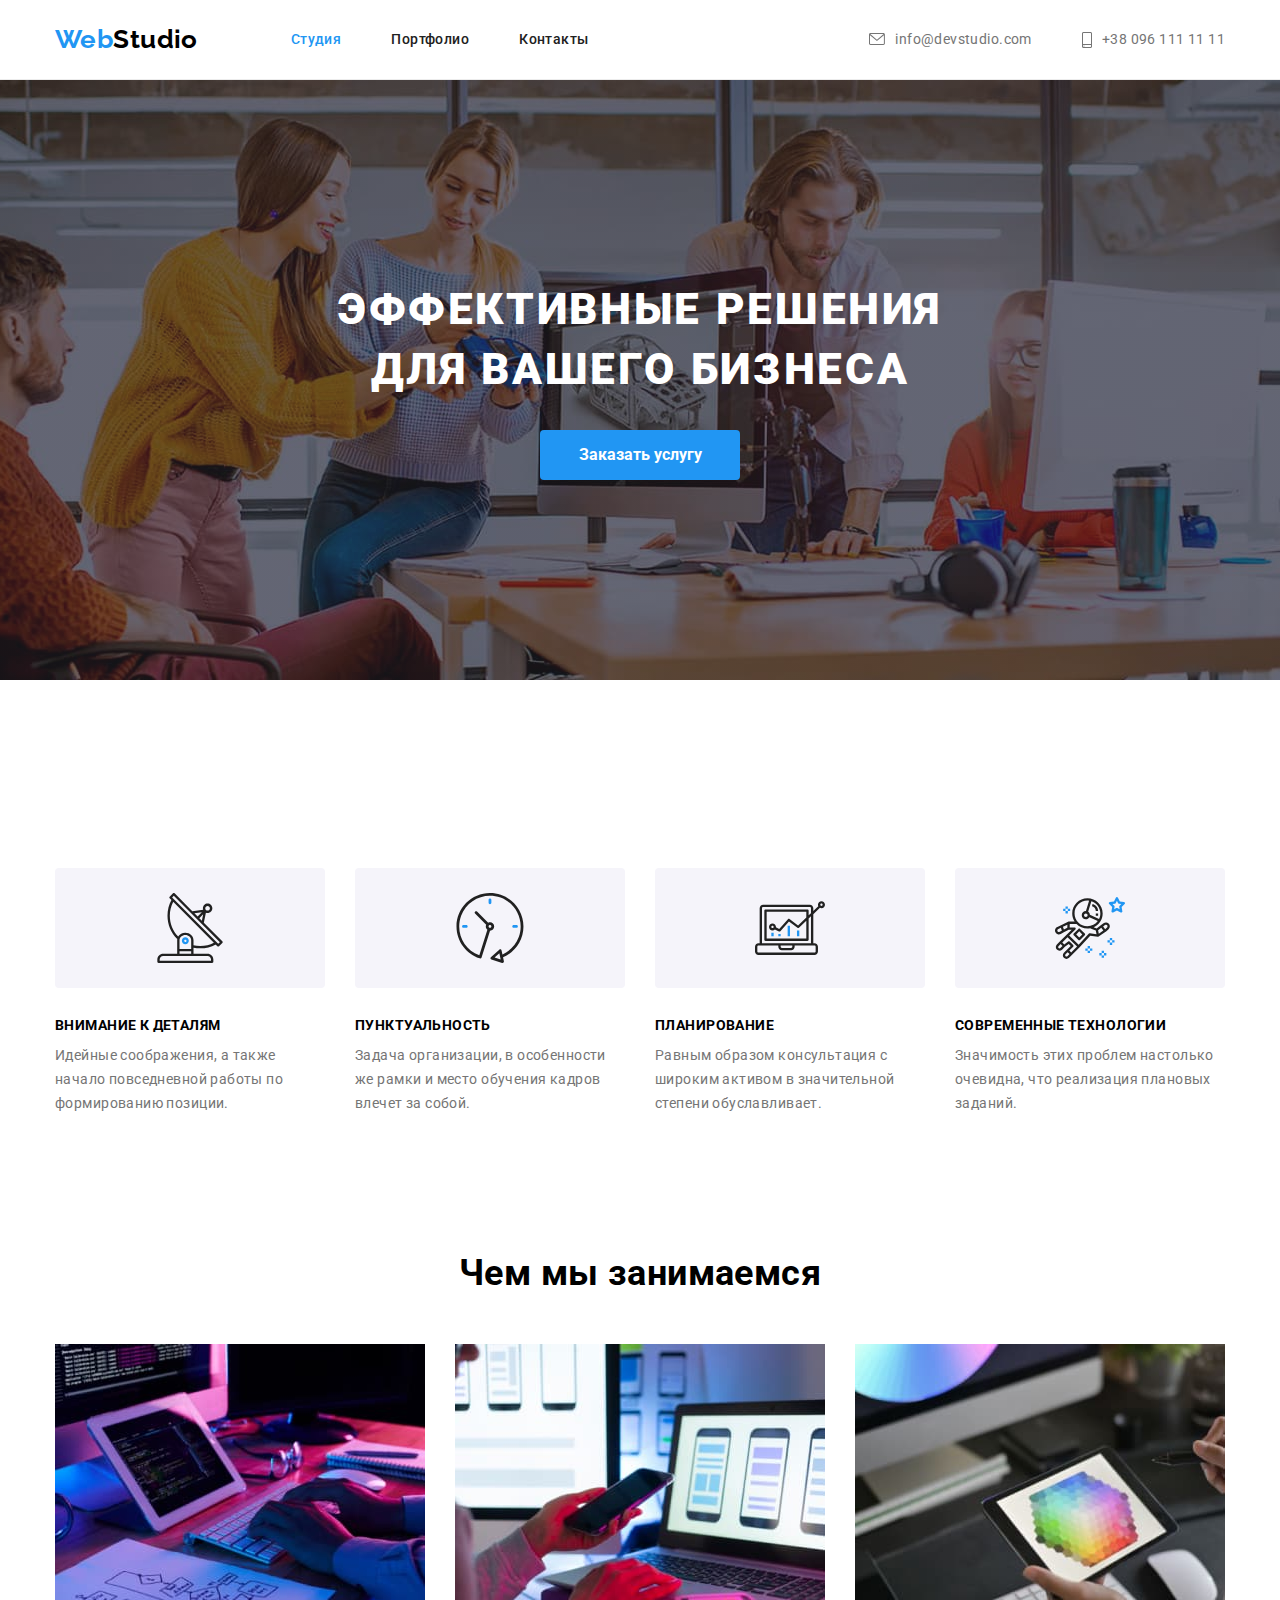
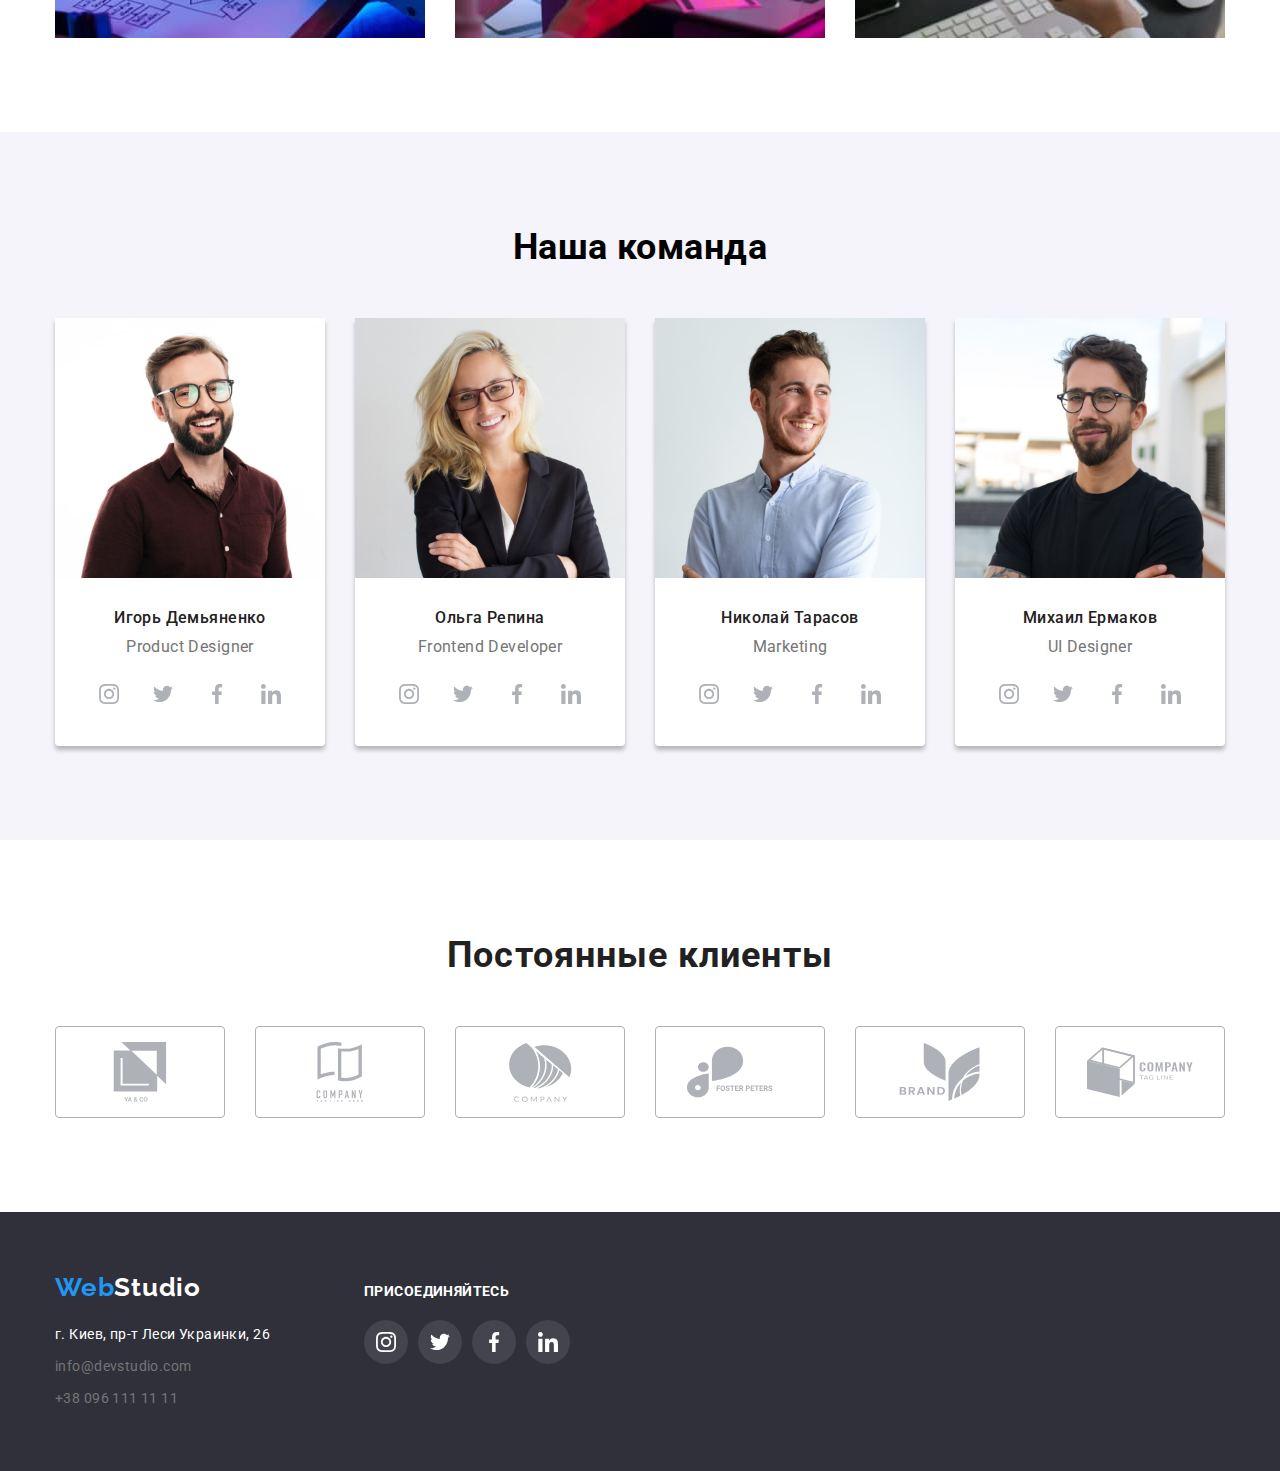
==== index.html @ da2c543d "Скопировал файлы" ====
<!DOCTYPE html>
<html lang="ru">

<head>
   <meta charset="UTF-8">
   <meta http-equiv="X-UA-Compatible" content="IE=edge">
   <meta name="viewport" content="width=device-width, initial-scale=1.0">
   <title>WebStudio</title>
   <link rel="preconnect" href="https://fonts.gstatic.com" />
   <link href="https://fonts.googleapis.com/css2?family=Raleway:wght@700&display=swap" rel="stylesheet">
   <link rel="preconnect" href="https://fonts.gstatic.com" />
   <link href="https://fonts.googleapis.com/css2?family=Roboto:wght@400;500;700;900&display=swap" rel="stylesheet" />
   <link rel="stylesheet"
      href="https://cdnjs.cloudflare.com/ajax/libs/modern-normalize/1.0.0/modern-normalize.min.css" />
   <link rel="stylesheet" href="./css/styles.css" />
</head>

<body class="page">
   <!-- Шапка страницы -->
   <header class="header">
      <div class="container">
            <nav class="main-nav">
             <a href="./index.html" class="logo">
               <span class="web-logo">Web</span>
               <span class="studio-logo">Studio</span>
             </a>
               <ul class="site-nav ">
                  <li class="item"><a class="link-active" href="./index.html">Cтудия</a></li>
                  <li class="item"><a class="link" href="./potfolio.html">Портфолио</a></li>
                  <li class="item"><a class="link" href="#contact">Контакты</a></li>
               </ul>
            </nav>
            <ul class="auth-nav list">
               <li class="item">
                  <a href="info@devstudio.com" class="link">
                     <svg class="item-icon" width="16" height="12">
                        <use href="./images/icons.svg#icon-envelope"></use>
                     </svg>
                     info@devstudio.com</a>
               </li>
               <li class="item">
                  <a href="+380961111111" class="link">
                     <svg class="item-icon" width="10" height="16">
                        <use href="./images/icons.svg#icon-smartphone"></use>
                     </svg>
                     +38 096 111 11 11</a>
               </li>
            </ul>
            </div>
   </header>
   <!-- Уникальный контент страницы -->
   <main>
      <!--Секция первая-->
      <section class="hero">
         <div class="container">
            <h1 class="hero-title">ЭФФЕКТИВНЫЕ РЕШЕНИЯ <br> ДЛЯ ВАШЕГО БИЗНЕСА</h1>
            <button type="button" class="button">Заказать услугу </button>
         </div>
      </section>

      <!--Секция вторая-->
      <section class="section">
         <div class="activity-container">
            <h2 class="hidden">Секция Вторая</h2>
            <ul class="feature-list">
               <li class="list">
                  <div class="feature-list-icon">
                     <svg class="future-icon">
                        <use href="./images/icons.svg#antenna"></use>
                     </svg>
                  </div>
                  <h3 class="title">Внимание к деталям</h3>
                  <p class="text">
                     Идейные соображения, а также начало повседневной работы по
                     формированию позиции.
                  </p>
               </li>
               <li class="list">
                  <div class="feature-list-icon">
                     <svg class="future-icon">
                        <use href="./images/icons.svg#clock"></use>
                     </svg>
                  </div>
                  <h3 class="title">Пунктуальность</h3>
                  <p class="text">
                     Задача организации, в особенности же рамки и место обучения
                     кадров влечет за собой.
                  </p>
               </li>
               <li class="list">
                  <div class="feature-list-icon">
                     <svg class="future-icon">
                        <use href="./images/icons.svg#diagram"></use>
                     </svg>
                  </div>
                  <h3 class="title">Планирование</h3>
                  <p class="text">
                     Равным образом консультация с широким активом в значительной
                     степени обуславливает.
                  </p>
               </li>
               <li class="list">
                  <div class="feature-list-icon">
                     <svg class="future-icon">
                        <use href="./images/icons.svg#astronaut"></use>
                     </svg>
                  </div>
                  <h3 class="title">Современные технологии</h3>
                  <p class="text">
                     Значимость этих проблем настолько очевидна, что реализация
                     плановых заданий.
                  </p>
               </li>
            </ul>
         </div>
      </section>
      <!-- Секция третяя -->
      <section class="section section-features">
            <div class="container">
         <h2 class="section-title">Чем мы занимаемся</h2>
         <ul class="activity">
            <li class="item">
               <img class="img" src="./images/image1.jpg" alt="Man writes code" width="370" />
            </li>

            <li class="item">
               <img class="img" src="./images/image2.jpg" alt="Design options in the phone" width="370" />
            </li>

            <li class="item">
               <img class="img" src="./images/image3.jpg" alt="Pad" width="370" />
            </li>
         </ul>
         </div>
      </section>
      <!--Секция четвертая-->
      <section class="section section-team">
         <div class="container">
         <h2 class="section-title">Наша команда</h2>
         <ul class="team">
            <li class="card">
               <img class="img" src="./images/teamcard1.jpg" alt="Product Designer" width="270">
               <div class="info">
               <h3 class="persons">Игорь Демьяненко</h3>
               <p class="job">Product Designer</p>
               <ul class="actions">
                  <li>
                     <a href class="button-spr">
                        <svg class="button-icon">
                           <use href="./images/icons.svg#instagram"></use>
                        </svg>
                     </a>
                  </li>
                  <li>
                     <a href class="button-spr">
                        <svg class="button-icon">
                           <use href="./images/icons.svg#twitter"></use>
                        </svg>
                     </a>
                  </li>
                  <li>
                     <a href class="button-spr">
                        <svg class="button-icon">
                           <use href="./images/icons.svg#facebook"></use>
                        </svg>
                     </a>
                  </li>
                  <li>
                     <a href class="button-spr">
                        <svg class="button-icon">
                           <use href="./images/icons.svg#linkedin"></use>
                        </svg>
                     </a>
                  </li>
               </ul>
               </div>
             </li>

             <li class="card">
               <img class="img" src="./images/teamcard2.jpg" alt="Frontend Developer" width="270">
               <div class="info">
               <h3 class="persons">Ольга Репина</h3>
               <p class="job">Frontend Developer</p>
               <ul class="actions">
                  <li>
                     <a href class="button-spr">
                        <svg class="button-icon">
                           <use href="./images/icons.svg#instagram"></use>
                        </svg>
                     </a>
                  </li>
                  <li>
                     <a href class="button-spr">
                        <svg class="button-icon">
                           <use href="./images/icons.svg#twitter"></use>
                        </svg>
                     </a>
                  </li>
                  <li>
                     <a href class="button-spr">
                        <svg class="button-icon">
                           <use href="./images/icons.svg#facebook"></use>
                        </svg>
                     </a>
                  </li>
                  <li>
                     <a href class="button-spr">
                        <svg class="button-icon">
                           <use href="./images/icons.svg#linkedin"></use>
                        </svg>
                     </a>
                  </li>
               </ul>
               </div>   
             </li>

             <li class="card">
               <img class="img" src="./images/teamcard3.jpg" alt="Marketing" width="270">
             <div class="info">
               <h3 class="persons">Николай Тарасов</h3>
               <p class="job">Marketing</p>
               <ul class="actions">
                  <li>
                     <a href class="button-spr">
                        <svg class="button-icon">
                           <use href="./images/icons.svg#instagram"></use>
                        </svg>
                     </a>
                  </li>
                  <li>
                     <a href class="button-spr">
                        <svg class="button-icon">
                           <use href="./images/icons.svg#twitter"></use>
                        </svg>
                     </a>
                  </li>
                  <li>
                     <a href class="button-spr">
                        <svg class="button-icon">
                           <use href="./images/icons.svg#facebook"></use>
                        </svg>
                     </a>
                  </li>
                  <li>
                     <a href class="button-spr">
                        <svg class="button-icon">
                           <use href="./images/icons.svg#linkedin"></use>
                        </svg>
                     </a>
                  </li>
               </ul>
             </div>
             </li>

             <li class="card">
               <img class="img" src="./images/teamcard4.jpg" alt="UI Designer" width="270">
             <div class="info">
               <h3 class="persons">Михаил Ермаков</h3>
               <p class="job">UI Designer</p>
               <ul class="actions">
                  <li>
                     <a href class="button-spr">
                        <svg class="button-icon">
                           <use href="./images/icons.svg#instagram"></use>
                        </svg>
                     </a>
                  </li>
                  <li>
                     <a href class="button-spr">
                        <svg class="button-icon">
                           <use href="./images/icons.svg#twitter"></use>
                        </svg>
                     </a>
                  </li>
                  <li>
                     <a href class="button-spr">
                        <svg class="button-icon">
                           <use href="./images/icons.svg#facebook"></use>
                        </svg>
                     </a>
                  </li>
                  <li>
                     <a href class="button-spr">
                        <svg class="button-icon">
                           <use href="./images/icons.svg#linkedin"></use>
                        </svg>
                     </a>
                  </li>
               </ul>
             </div>
               </li>
               </ul>
               </div>
      </section>
      
      <section class="section-clients">
      <div class="clients-container">
         <h2 class="title">Постоянные клиенты</h2>
         <ul class="clients-list">
            <li class="clients-list-item">
               <a href class="clients-list-link">
                  <svg class="client-icon">
                     <use href="./images/icons.svg#client1"></use>
                  </svg>
               </a>
            </li>
            <li class="clients-list-item">
               <a href class="clients-list-link">
                  <svg class="client-icon">
                     <use href="./images/icons.svg#client2"></use>
                  </svg>
               </a>
            </li>
            <li class="clients-list-item">
               <a href class="clients-list-link">
                  <svg class="client-icon">
                     <use href="./images/icons.svg#client3"></use>
                  </svg>
               </a>
            </li>
            <li class="clients-list-item">
               <a href class="clients-list-link">
                  <svg class="client-icon">
                     <use href="./images/icons.svg#client4"></use>
                  </svg>
               </a>
            </li>
            <li class="clients-list-item">
               <a href class="clients-list-link">
                  <svg class="client-icon">
                     <use href="./images/icons.svg#client5"></use>
                  </svg>
               </a>
            </li>
            <li class="clients-list-item">
               <a href class="clients-list-link">
                  <svg class="client-icon">
                     <use href="./images/icons.svg#client6"></use>
                  </svg>
               </a>
            </li>
      
         </ul>
      </div>
      
      </section>
   </main>
   <!-- Подвал страницы -->
   <footer class="footer">
      <div class="container footer-parts">
         <div class="addresses-footer-part">
            <a href="" class="main-logo-in-footer"><span class="first-part-of-main-logo">Web</span><span
                  class="second-part-of-main-logo">Studio</span></a>
            <address>
               <ul class="footer-addresses-list">
                  <li class="footer-addresses-parts">
                     <a href="" class="footer-contact-links"><span class="address-color">г. Киев, пр-т Леси Украинки,
                           26</span></a>
                  </li>
                  <li class="footer-addresses-parts">
                     <a href="malito:info@devstudio.com" class="footer-contact-links">info@devstudio.com</a>
                  </li>
                  <li class="footer-addresses-parts">
                     <a href="tel:+380961111111" class="footer-contact-links">+38 096 111 11 11</a>
                  </li>
               </ul>
            </address>
         </div>
         <div class="subscribe-footer-part">
            <h2 class="subscribe-header">Присоединяйтесь</h2>
            <ul class="socialmedia-list-footer">
               <li class="socialmedia-parts-footer">
                  <a href="#" class="socialmedia-links-footer">
                     <svg class="socialmedia-icons-footer">
                        <use href="./images/icons.svg#instagram"></use>
                     </svg>
                  </a>
               </li>
               <li class="socialmedia-parts-footer">
                  <a href="#" class="socialmedia-links-footer">
                     <svg class="socialmedia-icons-footer">
                        <use href="./images/icons.svg#twitter"></use>
                     </svg>
                  </a>
               </li>
               <li class="socialmedia-parts-footer">
                  <a href="#" class="socialmedia-links-footer">
                     <svg class="socialmedia-icons-footer">
                        <use href="./images/icons.svg#facebook"></use>
                     </svg>
                  </a>
               </li>
               <li class="socialmedia-parts-footer">
                  <a href="#" class="socialmedia-links-footer">
                     <svg class="socialmedia-icons-footer">
                        <use href="./images/icons.svg#linkedin"></use>
                     </svg>
                  </a>
               </li>
            </ul>
         </div>
      </div>
   </footer>
</body>

</html>
---- css/styles.css ----
html {
  box-sizing: border-box;
}
*,
*::before,
*::after {
  box-sizing: inherit;
}
/* variables */
:root {
  --primary-text-color: #212121;
  --secondary-text-color: #757575;
  --third-text-color: rgba(255, 255, 255, 0.6);
  --title-text-color: #000000;
  --accent-color: #2196f3;
  --accent-font: Raleway, sans-serif;
  --main-font: Roboto, sans-serif;
  --primary-white-color: #ffffff;
  --primary-bg-color: #ffffff;
  --secondary-bg-color: #2f303a;
  --third-bg-color: #f5f4fa;
  --border-cards-color: #e5e5e5;
  --section-clients-color: #afb1b8;
}
body {
  background-color: var(--primary-bg-color);
  color: var(--primary-text-color);
  font-family: var(--main-font);
  font-size: 14px;
  letter-spacing: 0.03em;
  line-height: 1.71;
}
ul {
  list-style: none;
  padding: 0;
  margin: 0;
}
.container {
  padding-right: 15px;
  padding-left: 15px;
  margin-left: auto;
  margin-right: auto;
  width: 1200px;
}
/* header */
.header {
  height: 80px;
  display: flex;
  border-bottom: 1px solid #ececec;
}
.header .container {
  display: flex;
  align-items: center;
}
/* Логотип */
.logo {
  display: inline-block;
  margin-bottom: 0;
  color: var(--title-text-color);
  font-family: Raleway, sans-serif;
  font-weight: 700;
  font-size: 26px;
  line-height: 1.19;
  text-decoration: none;
}
/* Логотип */
/* Главная навигация */
.main-nav .logo {
  display: flex;
  align-items: center;
}
.main-nav {
  display: flex;
  align-items: center;
}
/* Главная навигация  */
.web-logo {
  color: var(--accent-color);
}
/* site nav */
.site-nav {
  display: flex;
  margin-left: 93px;
  color: var(--primary-text-color);
}
.site-nav .link {
  color: var(--first-text-color);
}
.site-nav .item + .item {
  margin-left: 50px;
}

.site-nav .link,
.auth-nav .link-active,
.site-nav .link-active {
  display: block;
  align-items: center;
  font-size: 14px;
  line-height: 1.14;
  font-weight: 500;
}
/* navList  */

/* auth nav */

.auth-nav {
  color: var(--secondary-text-color);
  display: flex;
  margin-left: auto;
}

.auth-nav .item + .item {
  margin-left: 50px;
}
.auth-nav .link:hover,
.auth-nav .link:focus {
  color: var(--accent-color);
}
.auth-nav .link:hover .item-icon,
.auth-nav .link:focus .item-icon {
  fill: var(--accent-color);
}
.item-icon {
  margin-right: 10px;
  fill: currentColor;
}
.link-icon-envelope::before,
.link-icon-smartphone::before {
  content: "";
  display: inline-flex;
  margin-right: 10px;
}
.link-envelope::before {
  background-image: url(../images/icon-envelope.svg);
  width: 16px;
  height: 12px;
}
.link-smartphone::before {
  background-image: url(../images/icon-smartphone.svg);
  width: 10px;
  height: 16px;
}
.auth-nav .link {
  color: var(--first-text-color);
  font-size: 14px;
  line-height: 1.14;
  text-decoration: none;
  display: flex;
  align-items: center;
}
.link:hover,
.link:focus,
.link-active {
  color: var(--accent-color);
  text-decoration: none;
}
/* auth Nav */
/* Секция Герой */
.hero {
  padding-top: 200px;
  padding-bottom: 200px;
  text-align: center;
  max-width: 1600px;
  height: 600px;
  margin-left: auto;
  margin-right: auto;
  background-image: linear-gradient(
      to right,
      rgba(47, 48, 58, 0.4),
      rgba(47, 48, 58, 0.4)
    ),
    url(../images/hero-img.jpg);
  background-repeat: no-repeat;
  background-position: center;
  background-size: cover;
}
.hero-title {
  color: var(--primary-white-color);
  font-weight: 900;
  font-size: 44px;
  line-height: 1.36;
  text-transform: uppercase;
  margin-top: 0px;
  letter-spacing: 0.06em;
  margin-bottom: 30px;
}
/* Секция Герой  */

h1,
h2,
h3,
h4,
h5,
h6,
p {
  margin-top: 0;
  margin-bottom: 0;
}

/* заголовки */

/* секции */
.section {
  padding-top: 94px;
  padding-bottom: 94px;
}
.section-team {
  background-color: var(--third-bg-color);
}
.section-title {
  color: var(--title-text-color);
  font-size: 36px;
  line-height: 1.17;
  text-align: center;
  margin-top: 0px;
  margin-bottom: 50px;
}
/* features */
/* Features */
.section-title {
  margin-bottom: 0px;
}
.future-icon {
  display: block;
  width: 70px;
  height: 70px;
}
.feature-list {
  margin-top: 0px;
  margin-bottom: 0px;
  padding-left: 0px;
  display: flex;
  justify-content: space-between;
  width: 1170px;
}
.feature-list .list {
  width: 270px;
  height: 101px;
}
.feature-list .list + .list {
  margin-left: 30px;
}
.feature-list .title {
  color: var(--title-text-color);
  font-weight: 700;
  font-size: 14px;
  line-height: 1.14;

  text-transform: uppercase;
  margin-top: 0px;
  margin-bottom: 0px;
}
.feature-list .text {
  color: var(--secondary-text-color);
  font-weight: 400;
  font-size: 14px;
  line-height: 1.71;
  text-align: left;
  letter-spacing: 0.03em;
  width: 270px;
  height: 101px;
  position: absolute;
  margin-top: 10px;
  margin-bottom: 0px;
}
.feature-list > :last-child .text {
  margin-bottom: 0px;
}
.feature-list-icon {
  display: flex;
  align-items: center;
  justify-content: center;
  width: 270px;
  height: 120px;
  background: var(--third-bg-color);
  border-radius: 4px;
  margin-bottom: 30px;
}
.activity-container {
  padding-top: 94px;
  padding-left: auto;
  margin-left: auto;
  margin-right: auto;
  width: 1170px;
  height: 290px;
}

/* activity */
.section {
  padding-bottom: 94px;
}
.activity {
  margin-top: 50px;
  margin-bottom: 0px;
  display: flex;
  padding-left: 0px;
}
.activity .item + .item {
  margin-left: 30px;
}
.activity .item + .item {
  margin-left: 30px;
}
.img {
  display: block;
  width: 100%;
  height: auto;
}
.text {
  color: var(--secondary-text-color);
}

/* кнопки */
.button {
  font-family: inherit;
  color: var(--primary-white-color);
  background-color: var(--accent-color);
  font-weight: 700;
  font-size: 16px;
  line-height: 1.88;
  border-radius: 4px;
  width: 200px;
  height: 50px;
  cursor: pointer;
  border: 1px solid transparent;
}
.select {
  display: flex;
  margin-bottom: 50px;
  justify-content: center;
}
.select .link:hover,
.select .link:focus,
.select .link:focus .cards .text {
  color: var(--primary-white-color);
  background-color: var(--accent-color);
  font-weight: 500;
  font-size: 16px;
  line-height: 1.62;
  letter-spacing: 0.03em;
  box-shadow: 0px 3px 1px rgba(0, 0, 0, 0.1), 0px 1px 2px rgba(0, 0, 0, 0.08),
    0px 2px 2px rgba(0, 0, 0, 0.12);
  border-radius: 4px;
}
.select .link {
  display: block;
}
.select-button + .select-button {
  margin-left: 8px;
}
.filter-button {
  color: var(--primary-text-color);
  background-color: var(--third-bg-color);
  font-weight: 500;
  font-size: 16px;
  line-height: 1.63;
  text-align: center;
  letter-spacing: 0.03em;
  padding-left: 22px;
  padding-right: 22px;
  padding-top: 6px;
  padding-bottom: 6px;
  cursor: pointer;
  border: 1px solid var(--third-bg-color);
  border-radius: 4px;
  height: 38px;
}
.link1:hover,
.link1:focus {
  background-color: var(--accent-color);
  color: var(--primary-white-color);
  padding: 6px 22px;
  border-radius: 4px;
  text-align: center;
  border: 1px solid transparent;
  cursor: pointer;
}
/* кнопки */
/* секция с командой  */

.team {
  display: flex;
  margin-top: 50px;
}
.team .info + .info {
  margin-left: 30px;
}
.team .card + .card {
  margin-left: 30px;
}
.info {
  padding-top: 30px;
  padding-bottom: 30px;
  border-top: 0px;
}
.card {
  box-shadow: 0px 4px 4px rgba(0, 0, 0, 0.25);
  background: var(--primary-bg-color);
  border-radius: 0px 0px 4px 4px;
}
.persons {
  color: var(--primary-text-color);
  font-weight: 500;
  font-size: 16px;
  line-height: 1.19;
  text-align: center;
}
.job {
  color: var(--secondary-text-color);
  font-weight: 400;
  font-size: 16px;
  line-height: 1.19;
  text-align: center;
  margin-top: 10px;
  margin-bottom: 0px;
}
.team > :last-child .job {
  margin-bottom: 0px;
}
.actions {
  padding: 0px;
  display: flex;
  justify-content: center;
  align-items: center;
  margin-top: 16px;
}
.actions li:not(:last-child) {
  margin-right: 10px;
}
.button-spr {
  padding: 0;
  border: none;
}
.button-spr {
  display: flex;
  justify-content: center;
  align-items: center;
  width: 44px;
  height: 44px;
  border-radius: 50%;
  color: #afb1b8;
}
.button-spr:hover,
.button-spr:focus {
  background: var(--accent-color);
  color: var(--primary-white-color);
}
.button-icon {
  width: 20px;
  height: 20px;
  fill: currentColor;
}
/* clients section */
.clients-container {
  padding-top: 94px;
  padding-bottom: 94px;
}
.clients-container .title {
  font-style: normal;
  font-weight: 700;
  font-size: 36px;
  line-height: 1.17;
  text-align: center;
  letter-spacing: 0.03em;
  margin-top: 0px;
  margin-bottom: 50px;
}

.clients-list {
  display: flex;
  justify-content: center;
  /* margin-top: 0px; */
  margin-bottom: 0px;
  padding-left: 0px;
}
.clients-list-item {
  display: flex;
  justify-content: center;
  flex-basis: calc ((100%-180px)/6);
  height: 92px;
}
.clients-list-item + .clients-list-item {
  margin-left: 30px;
}

.clients-list-link {
  display: flex;
  justify-content: center;
  align-items: center;
  width: 170px;
  height: 92px;
  color: var(--section-clients-color);
  border: 1px solid #afb1b8;
  box-sizing: border-box;
  border-radius: 4px;
}
.clients-list-link:hover,
.clients-list-link:focus {
  color: var(--accent-color);
  border-color: var(--accent-color);
}
.client-icon {
  /* display: block; */
  width: 106px;
  height: 60px;
  fill: currentColor;
  /* color: #afb1b8; */
}
/* footer */

footer {
  background-color: var(--secondary-bg-color);
  padding-top: 60px;
  padding-bottom: 60px;
}

.main-logo-in-footer {
  display: block;
  margin-bottom: 20px;
}

.main-logo-in-footer {
  font-family: var(--accent-font);
  font-size: 26px;
  font-weight: 700;
  line-height: 1.173;
  letter-spacing: 0.03em;
  margin-right: 93px;
}
.first-part-of-main-logo {
  color: var(--accent-color);
}
.second-part-of-main-logo {
  color: var(--primary-white-color);
}

.address-color {
  color: var(--primary-white-color);
}

.footer-addresses-parts {
  margin-bottom: 8px;
}

.footer-addresses-parts:last-child {
  margin-bottom: 0;
}

.footer-contact-links {
  color: var(--secondary-text-color);
  font-style: normal;
  font-weight: 400;
  font-size: 14px;
  line-height: 1.714;
  letter-spacing: 0.03em;
}

.address-color:focus,
.address-color:hover {
  color: var(--accent-color);
}

.footer-contact-links:focus,
.footer-contact-links:hover {
  color: var(--accent-color);
}

.footer-parts {
  display: flex;
  align-items: baseline;
}

.subscribe-footer-part {
  margin-left: 70px;
}

.subscribe-header {
  color: var(--primary-white-color);
  font-style: normal;
  font-weight: 700;
  font-size: 14px;
  line-height: 1.172;
  letter-spacing: 0.03em;
  text-transform: uppercase;
  margin-bottom: 20px;
}

.socialmedia-list-footer {
  display: flex;
}

.socialmedia-parts-footer + .socialmedia-parts-footer {
  margin-left: 10px;
}

.socialmedia-links-footer {
  background-color: #43444d;
  width: 44px;
  height: 44px;
  color: var(--primary-white-color);
  border-radius: 50%;
  display: flex;
  justify-content: center;
  align-items: center;
}

.socialmedia-links-footer:hover,
.socialmedia-links-footer:focus {
  background-color: var(--accent-color);
  filter: drop-shadow(0px 4px 4px rgba(0, 0, 0, 0.25));
  color: var(--primary-white-color);
}

.socialmedia-icons-footer {
  width: 20px;
  height: 20px;
  fill: currentColor;
}

.socialmedia-icons-footer:hover,
.socialmedia-icons-footer:focus {
  fill: currentColor;
}

/* footer */

/* портфолио  */
.cards .item {
  background: var(--primary-bg-color);
  border: 1px solid var(--border-cards-color);
  box-sizing: border-box;
  margin-right: 27px;
  margin-bottom: 30px;
  cursor: pointer;
}
.cards .item:hover,
.cards .item:focus {
  box-shadow: 0px 1px 1px rgba(0, 0, 0, 0.12), 0px 4px 4px rgba(0, 0, 0, 0.06),
    1px 4px 6px rgba(0, 0, 0, 0.16);
}

.cards {
  width: 1200px;
  display: flex;
  flex-wrap: wrap;
  padding-left: 0px;
}
.item .text {
  letter-spacing: 0.06em;
  font-size: 18px;
  line-height: 2;
  margin-top: 4px;
}
.information {
  padding: 20px 24px 20px 24px;
}
.item .filters {
  letter-spacing: 0.06em;
  font-weight: bold;
  font-size: 18px;
  line-height: 2;
}

.hidden {
  display: none;
}

a {
  display: block;
  text-decoration: none;
}
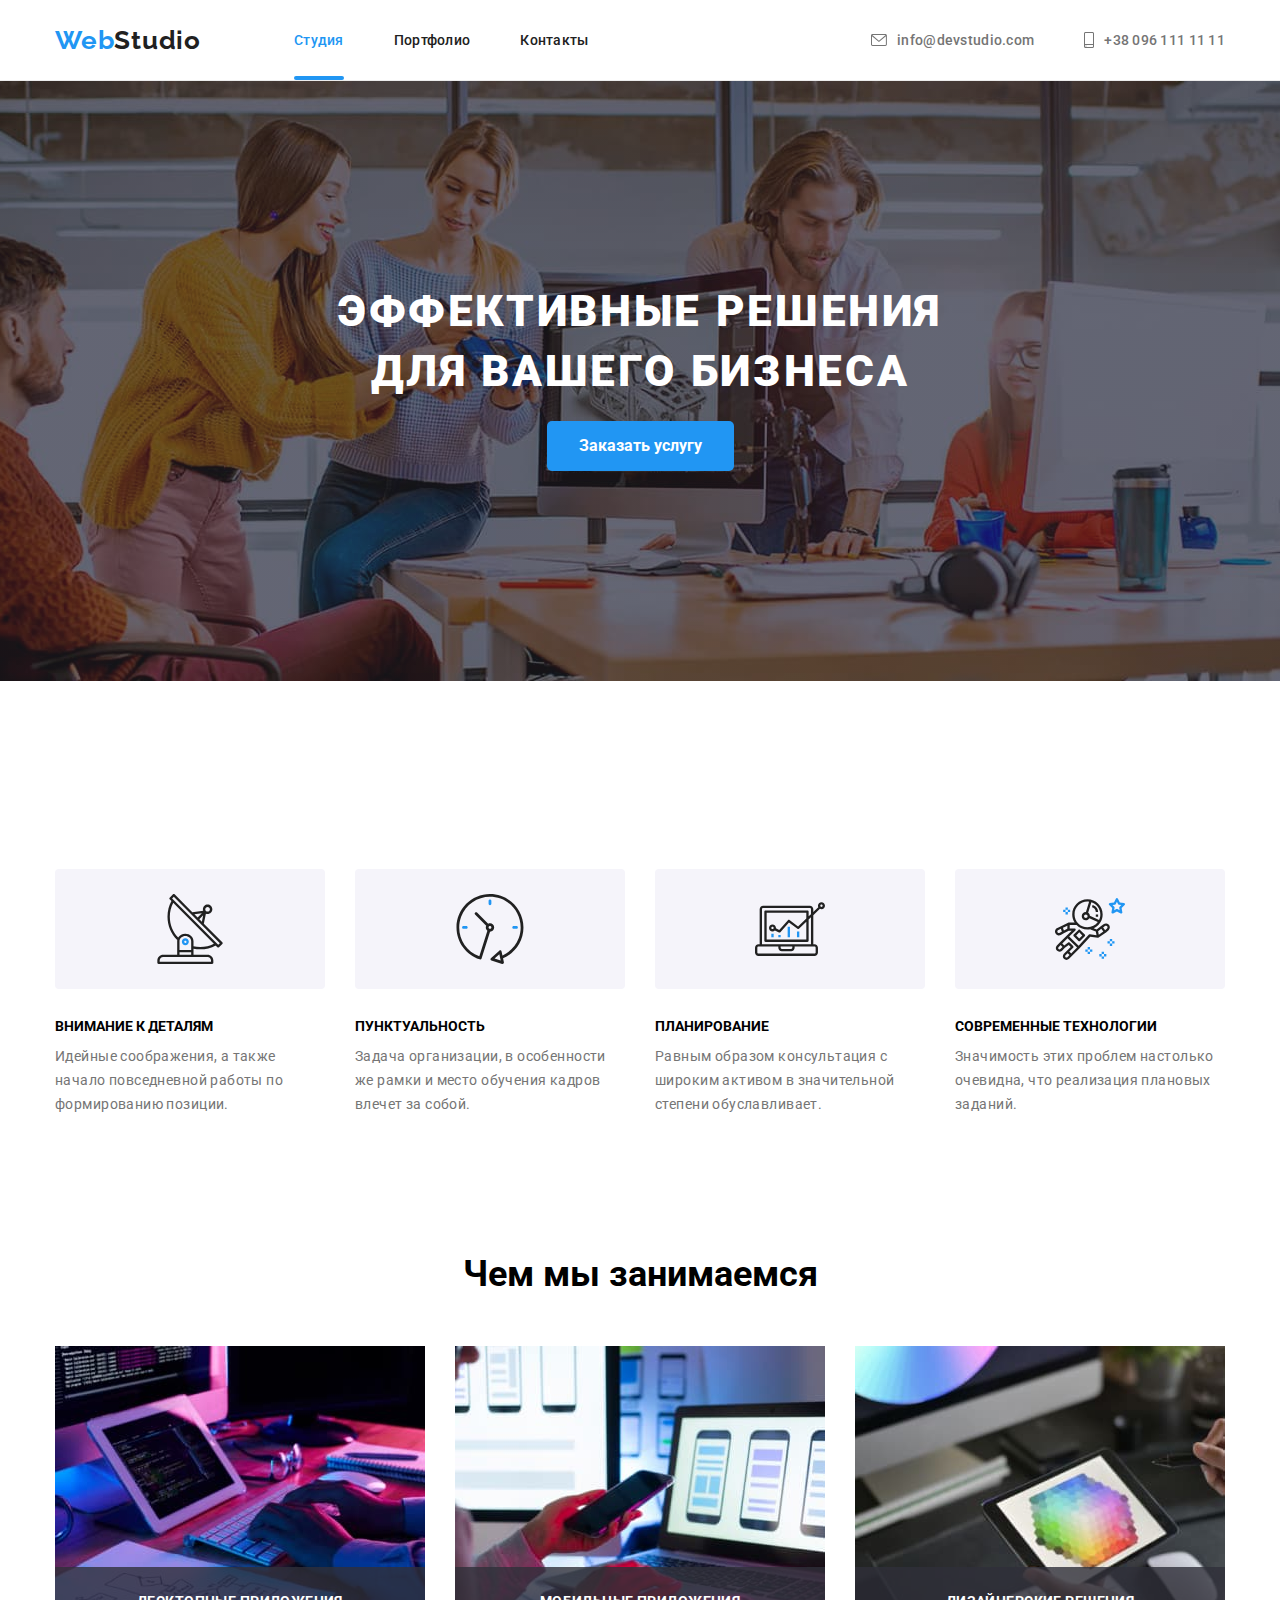
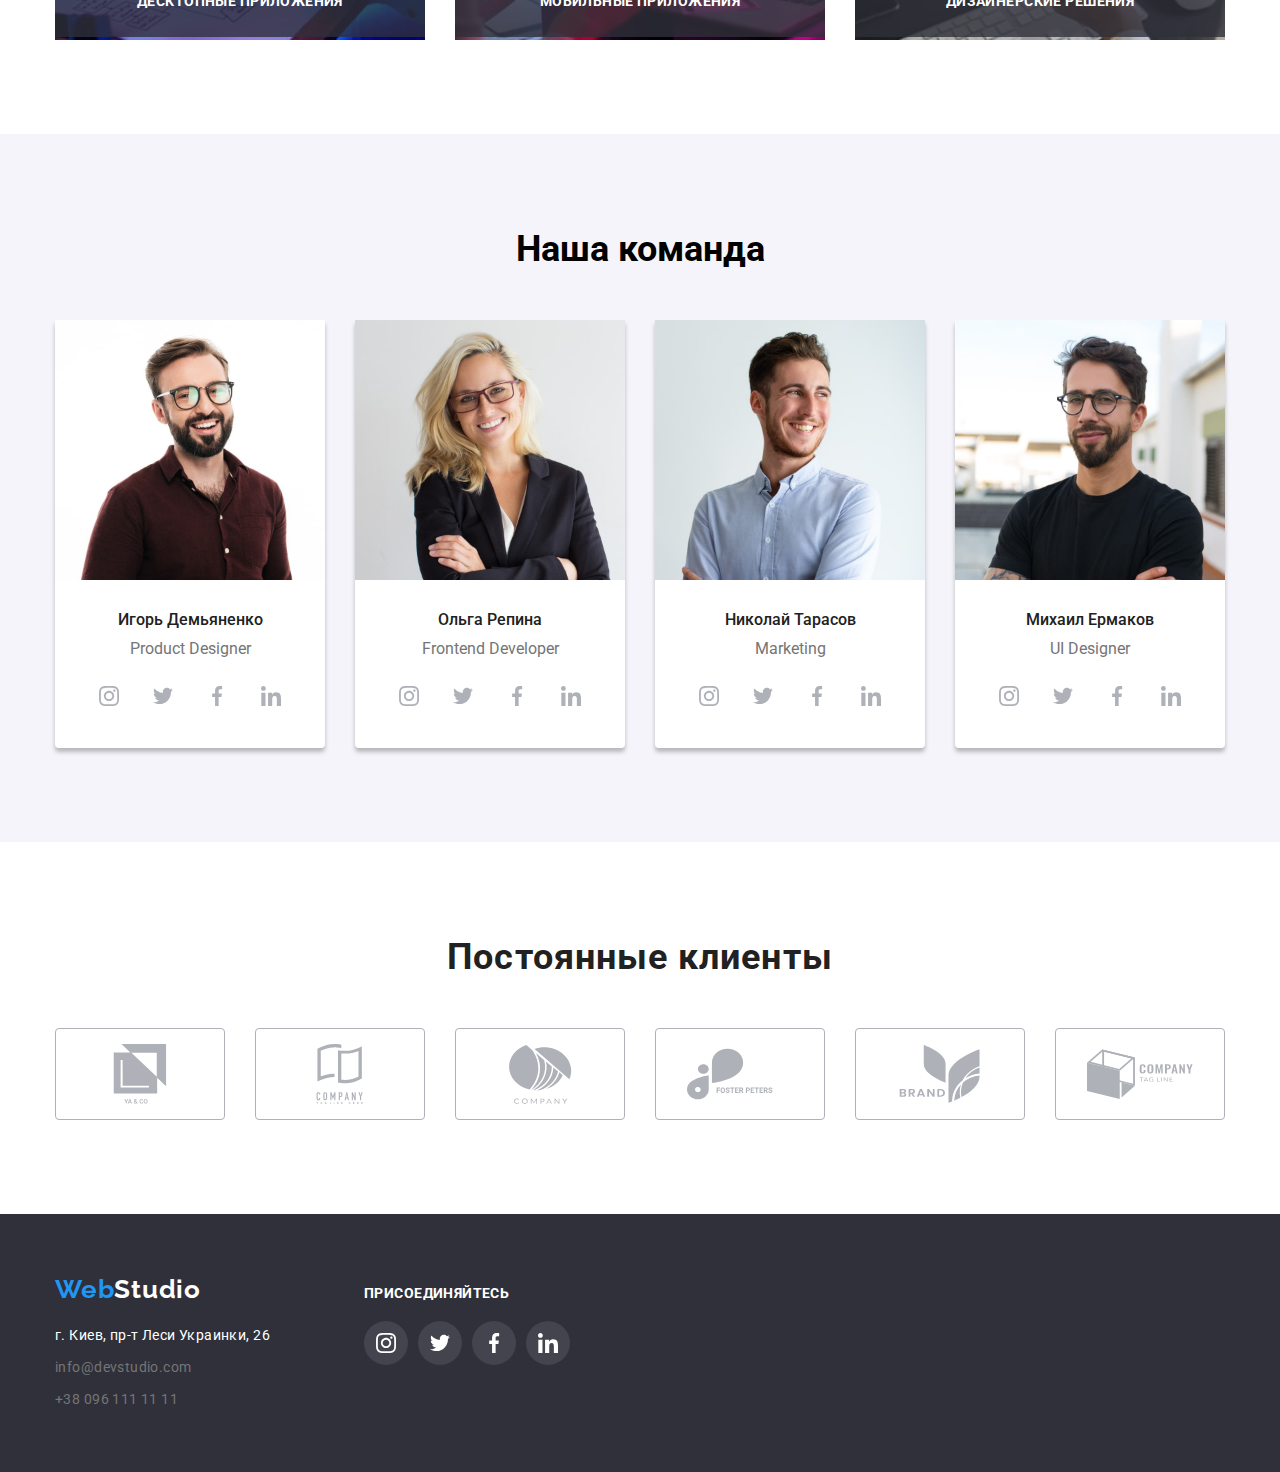
==== commit a399704f: "Менял классы,добавил модалку,скрипт,иконку для модального окна,менял стили,добавил дюрейшн 250 сек" ====
--- a/index.html
+++ b/index.html
@@ -16,45 +16,62 @@
 </head>
 
 <body class="page">
-   <!-- Шапка страницы -->
+   <!-- Header -->
    <header class="header">
-      <div class="container">
-            <nav class="main-nav">
-             <a href="./index.html" class="logo">
-               <span class="web-logo">Web</span>
-               <span class="studio-logo">Studio</span>
-             </a>
-               <ul class="site-nav ">
-                  <li class="item"><a class="link-active" href="./index.html">Cтудия</a></li>
-                  <li class="item"><a class="link" href="./potfolio.html">Портфолио</a></li>
-                  <li class="item"><a class="link" href="#contact">Контакты</a></li>
-               </ul>
-            </nav>
-            <ul class="auth-nav list">
-               <li class="item">
-                  <a href="info@devstudio.com" class="link">
-                     <svg class="item-icon" width="16" height="12">
-                        <use href="./images/icons.svg#icon-envelope"></use>
-                     </svg>
-                     info@devstudio.com</a>
-               </li>
-               <li class="item">
-                  <a href="+380961111111" class="link">
-                     <svg class="item-icon" width="10" height="16">
-                        <use href="./images/icons.svg#icon-smartphone"></use>
-                     </svg>
-                     +38 096 111 11 11</a>
-               </li>
-            </ul>
-            </div>
+      <div class="container header-section">
+         <!-- Название/логотип компании -->
+         <a href="./index.html" class="main-logo"><span class="first-part-of-main-logo">Web</span>Studio</a>
+         <!-- Навигация по сайту -->
+         <nav>
+            <ul class="nav-list">
+               <li class="nav-list-parts">
+                  <a href="./index.html" class="nav-links on-this-page">Студия</a>
+               </li>
+               <li class="nav-list-parts">
+                  <a href="./potfolio.html" class="nav-links">Портфолио</a>
+               </li>
+               <li class="nav-list-parts">
+                  <a href="" class="nav-links">Контакты</a>
+               </li>
+            </ul>
+         </nav>
+         <!-- Контакты -->
+         <ul class="contact-list">
+            <li class="contact-list-parts">
+               <a href="mailto:info@devstudio.com" class="contact-links">
+                  <svg class="contact-links-icons" width="16" height="12">
+                     <use href="./images/icons.svg#icon-envelope"></use>
+                  </svg>
+                  info@devstudio.com
+               </a>
+            </li>
+            <li class="contact-list-parts">
+               <a href="tel:+380961111111" class="contact-links">
+                  <svg class="contact-links-icons" width="10" height="16">
+                     <use href="./images/icons.svg#icon-smartphone"></use>
+                  </svg>
+                  +38 096 111 11 11
+               </a>
+            </li>
+         </ul>
+      </div>
    </header>
    <!-- Уникальный контент страницы -->
    <main>
-      <!--Секция первая-->
-      <section class="hero">
-         <div class="container">
-            <h1 class="hero-title">ЭФФЕКТИВНЫЕ РЕШЕНИЯ <br> ДЛЯ ВАШЕГО БИЗНЕСА</h1>
-            <button type="button" class="button">Заказать услугу </button>
+      <!--Секция герой-->
+      <section class="section-service">
+         <div class="hero-section">
+            <h1 class="main-message">Эффективные решения<br>для вашего бизнеса</h1>
+            <button type="button" class="order-service-button" data-modal-open>Заказать услугу</button>
+         </div>
+         <div class="backdrop is-hidden" data-modal>
+            <div class="modal">
+               <button class="modal-close-button" data-modal-close>
+                  <svg class="modal-close-icon" width="18px" height="18px">
+                     <use href="./images/icons.svg#icon-close-button"></use>
+                  </svg>
+               </button>
+            </div>
          </div>
       </section>
 
@@ -116,233 +133,243 @@
       </section>
       <!-- Секция третяя -->
       <section class="section section-features">
-            <div class="container">
-         <h2 class="section-title">Чем мы занимаемся</h2>
-         <ul class="activity">
-            <li class="item">
-               <img class="img" src="./images/image1.jpg" alt="Man writes code" width="370" />
-            </li>
-
-            <li class="item">
-               <img class="img" src="./images/image2.jpg" alt="Design options in the phone" width="370" />
-            </li>
-
-            <li class="item">
-               <img class="img" src="./images/image3.jpg" alt="Pad" width="370" />
-            </li>
-         </ul>
+         <div class="container">
+            <h2 class="section-title">Чем мы занимаемся</h2>
+            <ul class="activity">
+               <li class="what-we-do-parts">
+                  <img class="img" src="./images/image1.jpg" alt="Man writes code" width="370" height="294" />
+                  <div class="what-we-do-overlay-img">
+                     <p class="what-we-do-overlay-text">Десктопные приложения</p>
+                  </div>
+               </li>
+
+               <li class="what-we-do-parts">
+                  <img class="img" src="./images/image2.jpg" alt="Design options in the phone" width="370"
+                     height="294" />
+                  <div class="what-we-do-overlay-img">
+                     <p class="what-we-do-overlay-text">Мобильные приложения</p>
+                  </div>
+               </li>
+
+               <li class="what-we-do-parts">
+                  <img class="img" src="./images/image3.jpg" alt="Pad" width="370" height="294" />
+                  <div class="what-we-do-overlay-img">
+                     <p class="what-we-do-overlay-text">Дизайнерские решения</p>
+                  </div>
+               </li>
+            </ul>
          </div>
       </section>
       <!--Секция четвертая-->
       <section class="section section-team">
          <div class="container">
-         <h2 class="section-title">Наша команда</h2>
-         <ul class="team">
-            <li class="card">
-               <img class="img" src="./images/teamcard1.jpg" alt="Product Designer" width="270">
-               <div class="info">
-               <h3 class="persons">Игорь Демьяненко</h3>
-               <p class="job">Product Designer</p>
-               <ul class="actions">
-                  <li>
-                     <a href class="button-spr">
-                        <svg class="button-icon">
-                           <use href="./images/icons.svg#instagram"></use>
-                        </svg>
-                     </a>
-                  </li>
-                  <li>
-                     <a href class="button-spr">
-                        <svg class="button-icon">
-                           <use href="./images/icons.svg#twitter"></use>
-                        </svg>
-                     </a>
-                  </li>
-                  <li>
-                     <a href class="button-spr">
-                        <svg class="button-icon">
-                           <use href="./images/icons.svg#facebook"></use>
-                        </svg>
-                     </a>
-                  </li>
-                  <li>
-                     <a href class="button-spr">
-                        <svg class="button-icon">
-                           <use href="./images/icons.svg#linkedin"></use>
-                        </svg>
-                     </a>
-                  </li>
-               </ul>
-               </div>
-             </li>
-
-             <li class="card">
-               <img class="img" src="./images/teamcard2.jpg" alt="Frontend Developer" width="270">
-               <div class="info">
-               <h3 class="persons">Ольга Репина</h3>
-               <p class="job">Frontend Developer</p>
-               <ul class="actions">
-                  <li>
-                     <a href class="button-spr">
-                        <svg class="button-icon">
-                           <use href="./images/icons.svg#instagram"></use>
-                        </svg>
-                     </a>
-                  </li>
-                  <li>
-                     <a href class="button-spr">
-                        <svg class="button-icon">
-                           <use href="./images/icons.svg#twitter"></use>
-                        </svg>
-                     </a>
-                  </li>
-                  <li>
-                     <a href class="button-spr">
-                        <svg class="button-icon">
-                           <use href="./images/icons.svg#facebook"></use>
-                        </svg>
-                     </a>
-                  </li>
-                  <li>
-                     <a href class="button-spr">
-                        <svg class="button-icon">
-                           <use href="./images/icons.svg#linkedin"></use>
-                        </svg>
-                     </a>
-                  </li>
-               </ul>
-               </div>   
-             </li>
-
-             <li class="card">
-               <img class="img" src="./images/teamcard3.jpg" alt="Marketing" width="270">
-             <div class="info">
-               <h3 class="persons">Николай Тарасов</h3>
-               <p class="job">Marketing</p>
-               <ul class="actions">
-                  <li>
-                     <a href class="button-spr">
-                        <svg class="button-icon">
-                           <use href="./images/icons.svg#instagram"></use>
-                        </svg>
-                     </a>
-                  </li>
-                  <li>
-                     <a href class="button-spr">
-                        <svg class="button-icon">
-                           <use href="./images/icons.svg#twitter"></use>
-                        </svg>
-                     </a>
-                  </li>
-                  <li>
-                     <a href class="button-spr">
-                        <svg class="button-icon">
-                           <use href="./images/icons.svg#facebook"></use>
-                        </svg>
-                     </a>
-                  </li>
-                  <li>
-                     <a href class="button-spr">
-                        <svg class="button-icon">
-                           <use href="./images/icons.svg#linkedin"></use>
-                        </svg>
-                     </a>
-                  </li>
-               </ul>
-             </div>
-             </li>
-
-             <li class="card">
-               <img class="img" src="./images/teamcard4.jpg" alt="UI Designer" width="270">
-             <div class="info">
-               <h3 class="persons">Михаил Ермаков</h3>
-               <p class="job">UI Designer</p>
-               <ul class="actions">
-                  <li>
-                     <a href class="button-spr">
-                        <svg class="button-icon">
-                           <use href="./images/icons.svg#instagram"></use>
-                        </svg>
-                     </a>
-                  </li>
-                  <li>
-                     <a href class="button-spr">
-                        <svg class="button-icon">
-                           <use href="./images/icons.svg#twitter"></use>
-                        </svg>
-                     </a>
-                  </li>
-                  <li>
-                     <a href class="button-spr">
-                        <svg class="button-icon">
-                           <use href="./images/icons.svg#facebook"></use>
-                        </svg>
-                     </a>
-                  </li>
-                  <li>
-                     <a href class="button-spr">
-                        <svg class="button-icon">
-                           <use href="./images/icons.svg#linkedin"></use>
-                        </svg>
-                     </a>
-                  </li>
-               </ul>
-             </div>
-               </li>
-               </ul>
-               </div>
+            <h2 class="section-title">Наша команда</h2>
+            <ul class="team">
+               <li class="card">
+                  <img class="img" src="./images/teamcard1.jpg" alt="Product Designer" width="270">
+                  <div class="info">
+                     <h3 class="persons">Игорь Демьяненко</h3>
+                     <p class="job">Product Designer</p>
+                     <ul class="actions">
+                        <li>
+                           <a href class="button-spr">
+                              <svg class="button-icon">
+                                 <use href="./images/icons.svg#instagram"></use>
+                              </svg>
+                           </a>
+                        </li>
+                        <li>
+                           <a href class="button-spr">
+                              <svg class="button-icon">
+                                 <use href="./images/icons.svg#twitter"></use>
+                              </svg>
+                           </a>
+                        </li>
+                        <li>
+                           <a href class="button-spr">
+                              <svg class="button-icon">
+                                 <use href="./images/icons.svg#facebook"></use>
+                              </svg>
+                           </a>
+                        </li>
+                        <li>
+                           <a href class="button-spr">
+                              <svg class="button-icon">
+                                 <use href="./images/icons.svg#linkedin"></use>
+                              </svg>
+                           </a>
+                        </li>
+                     </ul>
+                  </div>
+               </li>
+
+               <li class="card">
+                  <img class="img" src="./images/teamcard2.jpg" alt="Frontend Developer" width="270">
+                  <div class="info">
+                     <h3 class="persons">Ольга Репина</h3>
+                     <p class="job">Frontend Developer</p>
+                     <ul class="actions">
+                        <li>
+                           <a href class="button-spr">
+                              <svg class="button-icon">
+                                 <use href="./images/icons.svg#instagram"></use>
+                              </svg>
+                           </a>
+                        </li>
+                        <li>
+                           <a href class="button-spr">
+                              <svg class="button-icon">
+                                 <use href="./images/icons.svg#twitter"></use>
+                              </svg>
+                           </a>
+                        </li>
+                        <li>
+                           <a href class="button-spr">
+                              <svg class="button-icon">
+                                 <use href="./images/icons.svg#facebook"></use>
+                              </svg>
+                           </a>
+                        </li>
+                        <li>
+                           <a href class="button-spr">
+                              <svg class="button-icon">
+                                 <use href="./images/icons.svg#linkedin"></use>
+                              </svg>
+                           </a>
+                        </li>
+                     </ul>
+                  </div>
+               </li>
+
+               <li class="card">
+                  <img class="img" src="./images/teamcard3.jpg" alt="Marketing" width="270">
+                  <div class="info">
+                     <h3 class="persons">Николай Тарасов</h3>
+                     <p class="job">Marketing</p>
+                     <ul class="actions">
+                        <li>
+                           <a href class="button-spr">
+                              <svg class="button-icon">
+                                 <use href="./images/icons.svg#instagram"></use>
+                              </svg>
+                           </a>
+                        </li>
+                        <li>
+                           <a href class="button-spr">
+                              <svg class="button-icon">
+                                 <use href="./images/icons.svg#twitter"></use>
+                              </svg>
+                           </a>
+                        </li>
+                        <li>
+                           <a href class="button-spr">
+                              <svg class="button-icon">
+                                 <use href="./images/icons.svg#facebook"></use>
+                              </svg>
+                           </a>
+                        </li>
+                        <li>
+                           <a href class="button-spr">
+                              <svg class="button-icon">
+                                 <use href="./images/icons.svg#linkedin"></use>
+                              </svg>
+                           </a>
+                        </li>
+                     </ul>
+                  </div>
+               </li>
+
+               <li class="card">
+                  <img class="img" src="./images/teamcard4.jpg" alt="UI Designer" width="270">
+                  <div class="info">
+                     <h3 class="persons">Михаил Ермаков</h3>
+                     <p class="job">UI Designer</p>
+                     <ul class="actions">
+                        <li>
+                           <a href class="button-spr">
+                              <svg class="button-icon">
+                                 <use href="./images/icons.svg#instagram"></use>
+                              </svg>
+                           </a>
+                        </li>
+                        <li>
+                           <a href class="button-spr">
+                              <svg class="button-icon">
+                                 <use href="./images/icons.svg#twitter"></use>
+                              </svg>
+                           </a>
+                        </li>
+                        <li>
+                           <a href class="button-spr">
+                              <svg class="button-icon">
+                                 <use href="./images/icons.svg#facebook"></use>
+                              </svg>
+                           </a>
+                        </li>
+                        <li>
+                           <a href class="button-spr">
+                              <svg class="button-icon">
+                                 <use href="./images/icons.svg#linkedin"></use>
+                              </svg>
+                           </a>
+                        </li>
+                     </ul>
+                  </div>
+               </li>
+            </ul>
+         </div>
       </section>
-      
+
       <section class="section-clients">
-      <div class="clients-container">
-         <h2 class="title">Постоянные клиенты</h2>
-         <ul class="clients-list">
-            <li class="clients-list-item">
-               <a href class="clients-list-link">
-                  <svg class="client-icon">
-                     <use href="./images/icons.svg#client1"></use>
-                  </svg>
-               </a>
-            </li>
-            <li class="clients-list-item">
-               <a href class="clients-list-link">
-                  <svg class="client-icon">
-                     <use href="./images/icons.svg#client2"></use>
-                  </svg>
-               </a>
-            </li>
-            <li class="clients-list-item">
-               <a href class="clients-list-link">
-                  <svg class="client-icon">
-                     <use href="./images/icons.svg#client3"></use>
-                  </svg>
-               </a>
-            </li>
-            <li class="clients-list-item">
-               <a href class="clients-list-link">
-                  <svg class="client-icon">
-                     <use href="./images/icons.svg#client4"></use>
-                  </svg>
-               </a>
-            </li>
-            <li class="clients-list-item">
-               <a href class="clients-list-link">
-                  <svg class="client-icon">
-                     <use href="./images/icons.svg#client5"></use>
-                  </svg>
-               </a>
-            </li>
-            <li class="clients-list-item">
-               <a href class="clients-list-link">
-                  <svg class="client-icon">
-                     <use href="./images/icons.svg#client6"></use>
-                  </svg>
-               </a>
-            </li>
-      
-         </ul>
-      </div>
-      
+         <div class="clients-container">
+            <h2 class="title">Постоянные клиенты</h2>
+            <ul class="clients-list">
+               <li class="clients-list-item">
+                  <a href class="clients-list-link">
+                     <svg class="client-icon">
+                        <use href="./images/icons.svg#client1"></use>
+                     </svg>
+                  </a>
+               </li>
+               <li class="clients-list-item">
+                  <a href class="clients-list-link">
+                     <svg class="client-icon">
+                        <use href="./images/icons.svg#client2"></use>
+                     </svg>
+                  </a>
+               </li>
+               <li class="clients-list-item">
+                  <a href class="clients-list-link">
+                     <svg class="client-icon">
+                        <use href="./images/icons.svg#client3"></use>
+                     </svg>
+                  </a>
+               </li>
+               <li class="clients-list-item">
+                  <a href class="clients-list-link">
+                     <svg class="client-icon">
+                        <use href="./images/icons.svg#client4"></use>
+                     </svg>
+                  </a>
+               </li>
+               <li class="clients-list-item">
+                  <a href class="clients-list-link">
+                     <svg class="client-icon">
+                        <use href="./images/icons.svg#client5"></use>
+                     </svg>
+                  </a>
+               </li>
+               <li class="clients-list-item">
+                  <a href class="clients-list-link">
+                     <svg class="client-icon">
+                        <use href="./images/icons.svg#client6"></use>
+                     </svg>
+                  </a>
+               </li>
+
+            </ul>
+         </div>
+
       </section>
    </main>
    <!-- Подвал страницы -->
@@ -401,6 +428,7 @@
          </div>
       </div>
    </footer>
+   <script src="./js/modal.js"></script>
 </body>
 
 </html>--- a/css/styles.css
+++ b/css/styles.css
@@ -23,12 +23,8 @@
   --section-clients-color: #afb1b8;
 }
 body {
-  background-color: var(--primary-bg-color);
+  font-family: var(--main-font);
   color: var(--primary-text-color);
-  font-family: var(--main-font);
-  font-size: 14px;
-  letter-spacing: 0.03em;
-  line-height: 1.71;
 }
 ul {
   list-style: none;
@@ -42,121 +38,155 @@
   margin-right: auto;
   width: 1200px;
 }
-/* header */
+a {
+  display: block;
+  text-decoration: none;
+  color: inherit;
+}
+/* header styles */
+.header-section {
+  display: flex;
+  align-items: center;
+}
+
 .header {
-  height: 80px;
-  display: flex;
+  background-color: var(--primary-white-color);
   border-bottom: 1px solid #ececec;
 }
-.header .container {
-  display: flex;
-  align-items: center;
-}
-/* Логотип */
-.logo {
-  display: inline-block;
-  margin-bottom: 0;
-  color: var(--title-text-color);
-  font-family: Raleway, sans-serif;
+
+/* logo*/
+.main-logo {
+  font-family: var(--accent-font);
+  font-size: 26px;
   font-weight: 700;
-  font-size: 26px;
-  line-height: 1.19;
-  text-decoration: none;
-}
-/* Логотип */
-/* Главная навигация */
-.main-nav .logo {
-  display: flex;
-  align-items: center;
-}
-.main-nav {
-  display: flex;
-  align-items: center;
-}
-/* Главная навигация  */
-.web-logo {
+  line-height: 1.173;
+  letter-spacing: 0.03em;
+  margin-right: 93px;
+  padding-top: 24px;
+  padding-bottom: 24px;
+}
+
+.first-part-of-main-logo {
   color: var(--accent-color);
 }
-/* site nav */
-.site-nav {
-  display: flex;
-  margin-left: 93px;
-  color: var(--primary-text-color);
-}
-.site-nav .link {
-  color: var(--first-text-color);
-}
-.site-nav .item + .item {
+
+/* nav list */
+.nav-list {
+  display: flex;
+}
+
+.nav-list-parts + .nav-list-parts {
   margin-left: 50px;
 }
 
-.site-nav .link,
-.auth-nav .link-active,
-.site-nav .link-active {
+.nav-links {
+  font-family: var(--main-font);
+  font-style: normal;
+  font-weight: 500;
+  font-size: 14px;
+  line-height: 1.172;
+  letter-spacing: 0.02em;
   display: block;
-  align-items: center;
+  padding-top: 32px;
+  padding-bottom: 32px;
+
+  position: relative;
+
+  /* анимация */
+  transition-property: color;
+  transition-duration: 250ms;
+  transition-timing-function: cubic-bezier(0.4, 0, 0.2, 1);
+}
+
+.nav-links::after {
+  position: absolute;
+  content: "";
+  left: 0;
+  bottom: 0;
+  width: 100%;
+  height: 4px;
+  background-color: var(--accent-color);
+  border-radius: 2px;
+
+  opacity: 0;
+
+  transition-property: opacity;
+  transition-duration: 250ms;
+  transition-timing-function: cubic-bezier(0.4, 0, 0.2, 1);
+}
+
+.nav-links:hover::after {
+  opacity: 1;
+}
+
+/* я на этой странице */
+
+.on-this-page {
+  color: var(--accent-color);
+  position: relative;
+}
+
+.on-this-page::after {
+  display: block;
+  position: absolute;
+  content: "";
+  left: 0;
+  bottom: 0;
+  width: 100%;
+  height: 4px;
+  background-color: var(--accent-color);
+  border-radius: 2px;
+  opacity: 1;
+}
+
+/* contact-list */
+.contact-list {
+  display: flex;
+  margin-left: auto;
+}
+
+.contact-list-parts + .contact-list-parts {
+  margin-left: 50px;
+}
+
+.contact-links {
+  color: var(--secondary-text-color);
+  font-family: var(--main-font);
+  font-style: normal;
+  font-weight: 500;
   font-size: 14px;
-  line-height: 1.14;
-  font-weight: 500;
-}
-/* navList  */
-
-/* auth nav */
-
-.auth-nav {
-  color: var(--secondary-text-color);
-  display: flex;
-  margin-left: auto;
-}
-
-.auth-nav .item + .item {
-  margin-left: 50px;
-}
-.auth-nav .link:hover,
-.auth-nav .link:focus {
+  line-height: 1.172;
+  letter-spacing: 0.02em;
+  display: block;
+  padding-top: 32px;
+  padding-bottom: 32px;
+  display: inline-flex;
+  align-items: center;
+
+  /* анимация */
+  transition-property: color;
+  transition-duration: 250ms;
+  transition-timing-function: cubic-bezier(0.4, 0, 0.2, 1);
+}
+
+.contact-links-icons {
+  fill: currentColor;
+  margin-right: 10px;
+}
+
+/* изменение цвета при наведении */
+.nav-links:focus,
+.nav-links:hover,
+.contact-links:focus,
+.contact-links:hover {
   color: var(--accent-color);
 }
-.auth-nav .link:hover .item-icon,
-.auth-nav .link:focus .item-icon {
-  fill: var(--accent-color);
-}
-.item-icon {
-  margin-right: 10px;
-  fill: currentColor;
-}
-.link-icon-envelope::before,
-.link-icon-smartphone::before {
-  content: "";
-  display: inline-flex;
-  margin-right: 10px;
-}
-.link-envelope::before {
-  background-image: url(../images/icon-envelope.svg);
-  width: 16px;
-  height: 12px;
-}
-.link-smartphone::before {
-  background-image: url(../images/icon-smartphone.svg);
-  width: 10px;
-  height: 16px;
-}
-.auth-nav .link {
-  color: var(--first-text-color);
-  font-size: 14px;
-  line-height: 1.14;
-  text-decoration: none;
-  display: flex;
-  align-items: center;
-}
-.link:hover,
-.link:focus,
-.link-active {
-  color: var(--accent-color);
-  text-decoration: none;
-}
-/* auth Nav */
 /* Секция Герой */
-.hero {
+.section-service {
+  background-color: var(--primary-white-color);
+}
+
+.hero-section {
   padding-top: 200px;
   padding-bottom: 200px;
   text-align: center;
@@ -174,15 +204,72 @@
   background-position: center;
   background-size: cover;
 }
-.hero-title {
+
+.main-message {
   color: var(--primary-white-color);
   font-weight: 900;
   font-size: 44px;
-  line-height: 1.36;
+  line-height: 60px;
+  letter-spacing: 0.06em;
   text-transform: uppercase;
-  margin-top: 0px;
-  letter-spacing: 0.06em;
-  margin-bottom: 30px;
+  margin-bottom: 20px;
+}
+
+.order-service-button {
+  font-family: var(--main-font);
+  background-color: var(--accent-color);
+  color: var(--primary-white-color);
+  font-size: 16px;
+  line-height: 1.875;
+  font-weight: 700;
+  border: 0;
+  border-radius: 5px;
+  padding: 10px 32px;
+  cursor: pointer;
+}
+
+/* модалка */
+.backdrop {
+  position: fixed;
+  top: 0;
+  left: 0;
+  width: 100%;
+  height: 100%;
+  background-color: rgba(0, 0, 0, 0.2);
+  z-index: 1;
+  opacity: 1;
+  transition: opacity 250ms cubic-bezier(0.4, 0, 0.2, 1);
+}
+
+.is-hidden {
+  opacity: 0;
+  pointer-events: none;
+}
+
+.modal {
+  position: absolute;
+  top: 50%;
+  left: 50%;
+  transform: translate(-50%, -50%);
+  min-width: 528px;
+  min-height: 581px;
+  background-color: white;
+}
+
+/* кнопка закрыть модальное окно */
+.modal-close-button {
+  position: absolute;
+  top: 8px;
+  right: 8px;
+  width: 30px;
+  height: 30px;
+  border: 1px solid #e6e6e6;
+  border-radius: 50%;
+  background-color: white;
+  display: flex;
+  justify-content: center;
+  align-items: center;
+  cursor: pointer;
 }
 /* Секция Герой  */
 
@@ -215,7 +302,6 @@
   margin-top: 0px;
   margin-bottom: 50px;
 }
-/* features */
 /* Features */
 .section-title {
   margin-bottom: 0px;
@@ -284,7 +370,34 @@
   width: 1170px;
   height: 290px;
 }
-
+.what-we-do-parts + .what-we-do-parts {
+  margin-left: 30px;
+}
+.what-we-do-parts {
+  position: relative;
+}
+.what-we-do-overlay-img {
+  width: 370px;
+  height: 70px;
+  display: flex;
+  justify-content: center;
+  align-items: center;
+  position: absolute;
+  left: 0;
+  bottom: 3px;
+  background: rgba(47, 48, 58, 0.8);
+}
+.what-we-do-overlay-text {
+  color: var(--primary-white-color);
+  font-family: Roboto;
+  font-style: normal;
+  font-weight: 700;
+  font-size: 14px;
+  line-height: 1.19;
+  text-align: center;
+  letter-spacing: 0.03em;
+  text-transform: uppercase;
+}
 /* activity */
 .section {
   padding-bottom: 94px;
@@ -295,12 +408,7 @@
   display: flex;
   padding-left: 0px;
 }
-.activity .item + .item {
-  margin-left: 30px;
-}
-.activity .item + .item {
-  margin-left: 30px;
-}
+
 .img {
   display: block;
   width: 100%;
@@ -364,6 +472,8 @@
   border: 1px solid var(--third-bg-color);
   border-radius: 4px;
   height: 38px;
+  transition-duration: 250ms;
+  transition-timing-function: cubic-bezier(0.4, 0, 0.2, 1);
 }
 .link1:hover,
 .link1:focus {
@@ -664,8 +774,3 @@
 .hidden {
   display: none;
 }
-
-a {
-  display: block;
-  text-decoration: none;
-}
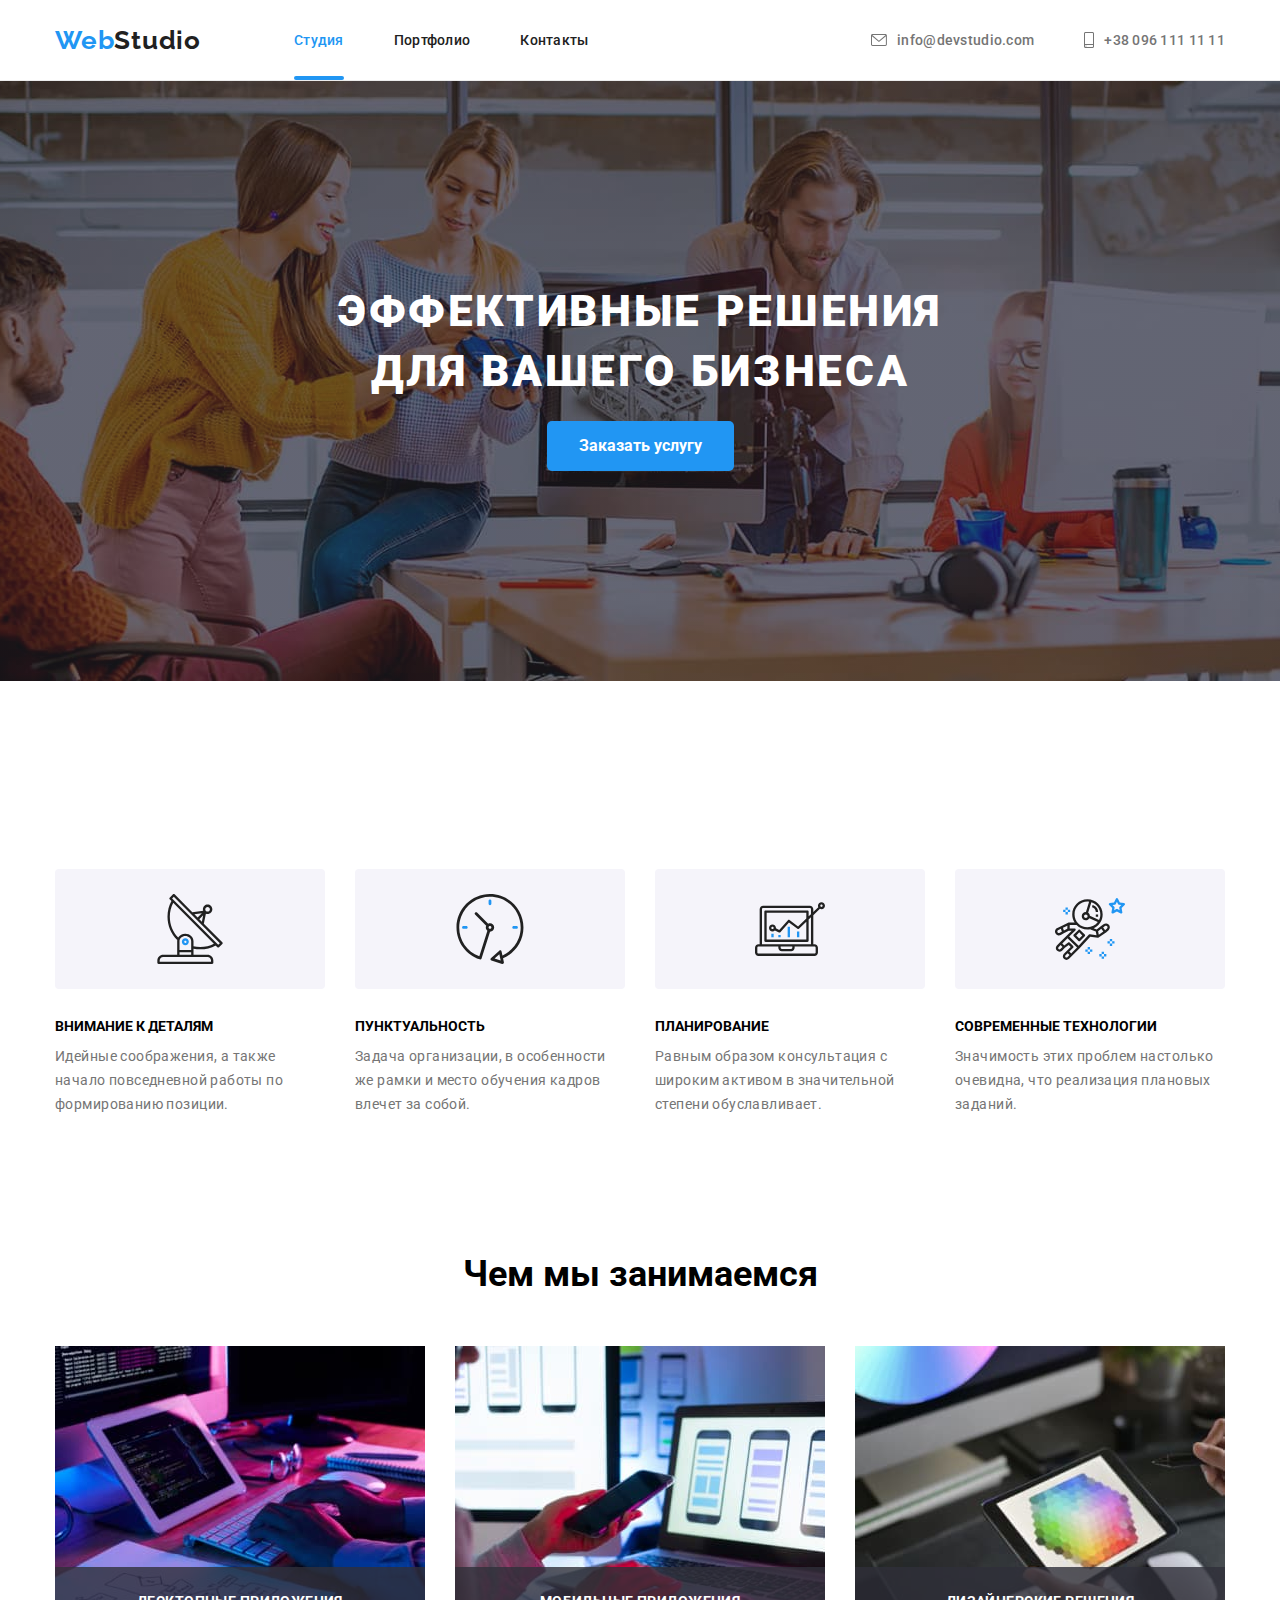
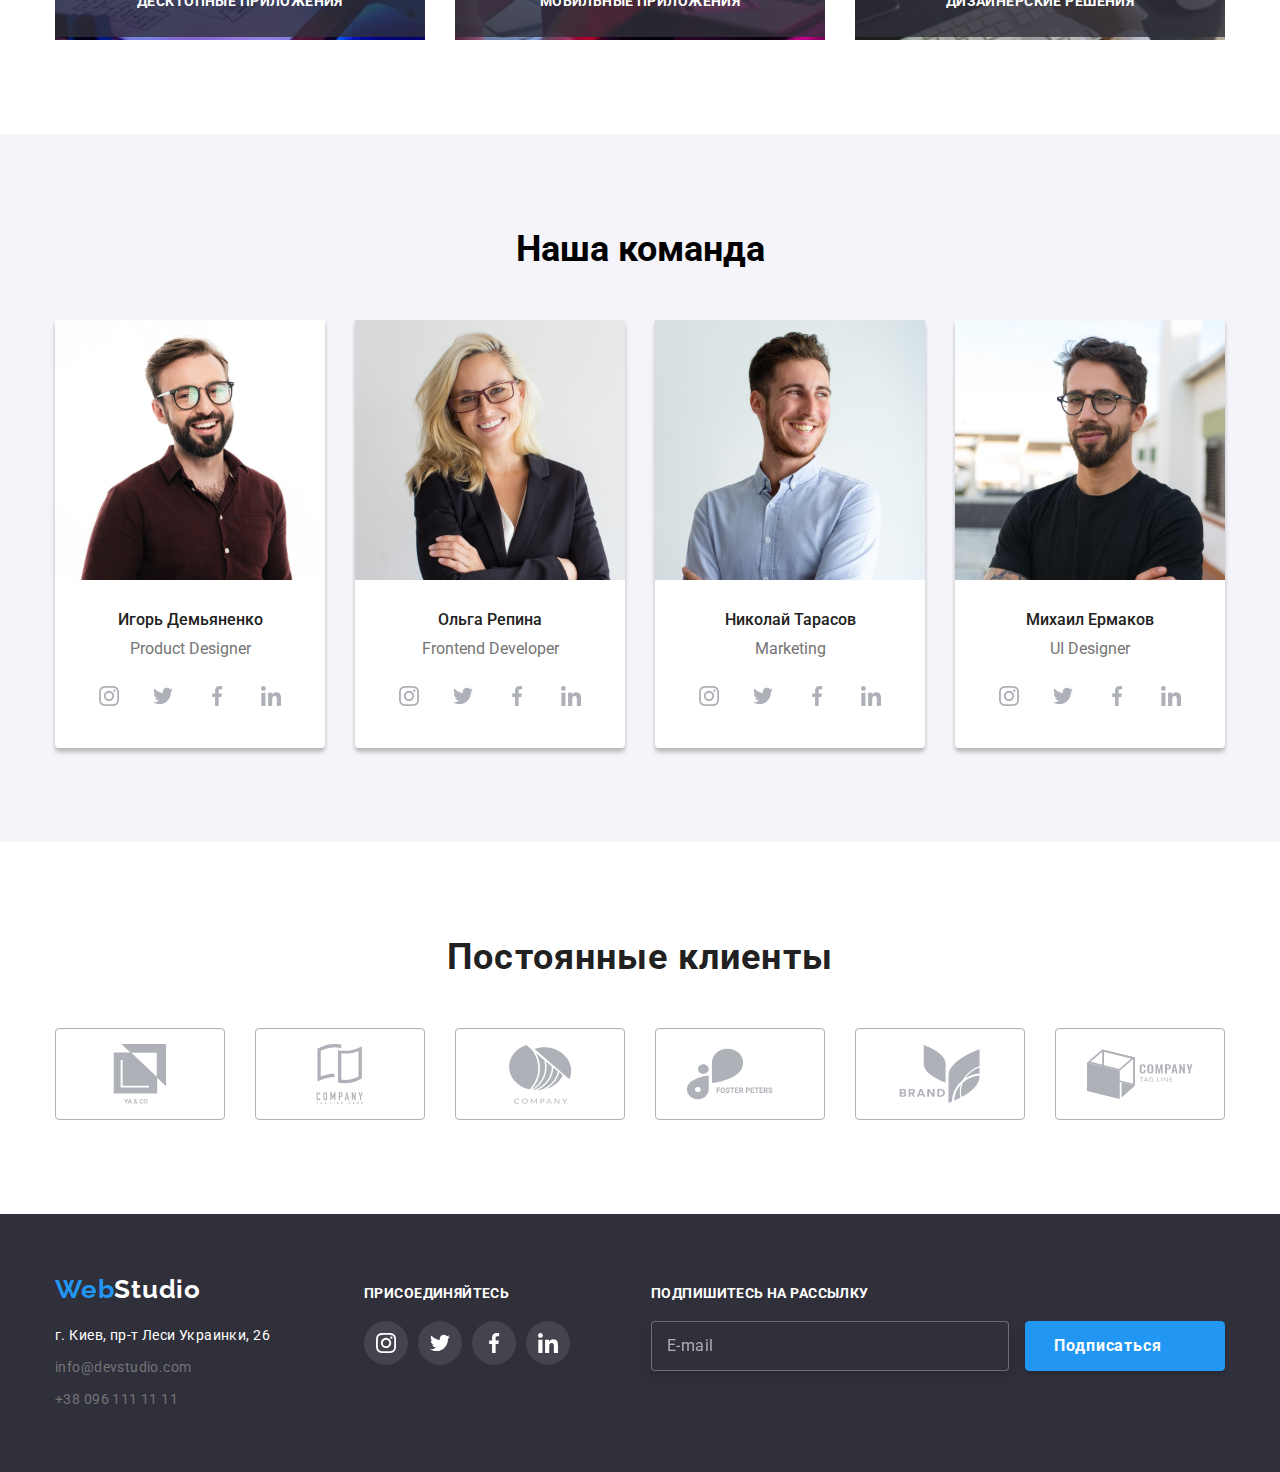
==== commit 509f8304: "Добавил иконки и сделал форму" ====
--- a/index.html
+++ b/index.html
@@ -71,9 +71,53 @@
                      <use href="./images/icons.svg#icon-close-button"></use>
                   </svg>
                </button>
+               <h2 class="order-service-header">Оставьте свои данные, мы вам перезвоним</h2>
+               <form action="" autocomplete="on" class="order-service-form js-speaker-form">
+                  <div class="form-feild">
+                     <label for="name" class="form-feild-label">Имя</label>
+                     <div class="form-feild-input-parts">
+                        <input type="text" name="name" id="name" class="form-feild-input">
+                        <svg class="modal-form-icon" width="18px" height="18px">
+                           <use href="./images/icons.svg#icon-form-person"></use>
+                        </svg>
+                     </div>
+                  </div>
+                  <div class="form-feild">
+                     <label for="tel" class="form-feild-label">Телефон</label>
+                     <div class="form-feild-input-parts">
+                        <input type="text" name="tel" id="tel" class="form-feild-input">
+                        <svg class="modal-form-icon" width="18px" height="18px">
+                           <use href="./images/icons.svg#icon-form-phone"></use>
+                        </svg>
+                     </div>
+                  </div>
+                  <div class="form-feild">
+                     <label for="mail" class="form-feild-label">Почта</label>
+                     <div class="form-feild-input-parts">
+                        <input type="email" name="mail" id="mail" class="form-feild-input">
+                        <svg class="modal-form-icon" width="18px" height="18px">
+                           <use href="./images/icons.svg/#icon-form-mail"></use>
+                        </svg>
+                     </div>
+                  </div>
+                  <div class="form-feild">
+                     <label for="comment" class="form-feild-label">Комментарий</label>
+                     <textarea name="comment" id="comment" cols="30" rows="10" placeholder="Введите текст"></textarea>
+                  </div>
+                  <div class="policy-arrangement">
+                     <label class="label-test">
+                        <input class="checkbox-test" type="checkbox" name="policy">
+                        <span class="test-svg"></span>
+                        Соглашаюсь с рассылкой и принимаю
+                        <a href="#" class="agreement-conditions"> Условия договора</a>
+                     </label>
+                  </div>
+                  <div class="submit-form-button">
+                     <button type="submit">Отправить</button>
+                  </div>
+               </form>
             </div>
          </div>
-      </section>
 
       <!--Секция вторая-->
       <section class="section">
@@ -426,6 +470,21 @@
                </li>
             </ul>
          </div>
+         <div class="footer-form">
+            <form action="" class="js-speaker-form">
+               <div>
+                  <label for="mail-footer">Подпишитесь на рассылку</label>
+               </div>
+               <div class="sent-form-section">
+                  <input type="email" name="mail" id="mail-footer" placeholder="E-mail">
+                  <button type="submit">Подписаться
+                     <svg class="footer-send-icon" width="24" height="24">
+                        <use href="./images/icons.svg#icon-form-send"></use>
+                     </svg>
+                  </button>
+               </div>
+            </form>
+         </div>
       </div>
    </footer>
    <script src="./js/modal.js"></script>
--- a/css/styles.css
+++ b/css/styles.css
@@ -18,6 +18,7 @@
   --primary-white-color: #ffffff;
   --primary-bg-color: #ffffff;
   --secondary-bg-color: #2f303a;
+  --four-bg-color: #43444d;
   --third-bg-color: #f5f4fa;
   --border-cards-color: #e5e5e5;
   --section-clients-color: #afb1b8;
@@ -253,7 +254,8 @@
   transform: translate(-50%, -50%);
   min-width: 528px;
   min-height: 581px;
-  background-color: white;
+  background-color: var(--primary-white-color);
+  padding: 40px;
 }
 
 /* кнопка закрыть модальное окно */
@@ -265,12 +267,205 @@
   height: 30px;
   border: 1px solid #e6e6e6;
   border-radius: 50%;
-  background-color: white;
+  background-color: var(--primary-white-color);
   display: flex;
   justify-content: center;
   align-items: center;
   cursor: pointer;
-}
+  /* анимация */
+  transition-property: fill;
+  transition-duration: 250ms;
+  transition-timing-function: cubic-bezier(0.4, 0, 0.2, 1);
+}
+
+.modal-close-button:hover,
+.modal-close-button:focus {
+  fill: var(--blue);
+}
+
+.order-service-header {
+  font-family: Roboto;
+  font-style: normal;
+  font-weight: 700;
+  font-size: 20px;
+  line-height: 23px;
+  text-align: center;
+  letter-spacing: 0.03em;
+  color: var(--primary-text-color);
+  margin-bottom: 12px;
+}
+
+.form-feild {
+  display: flex;
+  flex-direction: column;
+  margin-bottom: 10px;
+}
+
+.form-feild-label {
+  font-family: Roboto;
+  font-style: normal;
+  font-weight: 400;
+  font-size: 12px;
+  line-height: 14px;
+  letter-spacing: 0.01em;
+  color: var(--secondary-text-color);
+  margin-bottom: 4px;
+}
+
+.form-feild-input-parts {
+  position: relative;
+}
+
+.form-feild-input {
+  width: 100%;
+  height: 40px;
+  padding-left: 42px;
+  padding-top: 12px;
+  padding-bottom: 12px;
+  border: 1px solid rgba(33, 33, 33, 0.2);
+  border-radius: 4px;
+  outline: none;
+  transition-property: border;
+  transition-duration: 250ms;
+  transition-timing-function: cubic-bezier(0.4, 0, 0.2, 1);
+}
+
+.modal-form-icon {
+  position: absolute;
+  left: 12px;
+  top: 11px;
+  fill: black;
+  transition-property: fill;
+  transition-duration: 250ms;
+  transition-timing-function: cubic-bezier(0.4, 0, 0.2, 1);
+}
+
+.form-feild-input:focus {
+  border: 1px solid var(--accent-color);
+}
+
+.form-feild-input:focus ~ .modal-form-icon {
+  fill: var(--accent-color);
+}
+
+.form-feild textarea {
+  margin-top: 4px;
+  padding: 12px 16px;
+  resize: none;
+  height: 120px;
+  border: 1px solid rgba(33, 33, 33, 0.2);
+  border-radius: 4px;
+  outline: none;
+  transition-property: border;
+  transition-duration: 250ms;
+  transition-timing-function: cubic-bezier(0.4, 0, 0.2, 1);
+}
+
+.form-feild textarea::placeholder {
+  font-family: Roboto;
+  font-style: normal;
+  font-weight: 400;
+  font-size: 14px;
+  line-height: 16px;
+  letter-spacing: 0.01em;
+  color: rgba(117, 117, 117, 0.5);
+}
+
+.form-feild textarea:focus {
+  border: 1px solid var(--accent-color);
+}
+
+.policy-arrangement {
+  display: flex;
+  align-items: center;
+  justify-content: center;
+  margin-top: 20px;
+  margin-bottom: 30px;
+}
+
+.label-test {
+  display: flex;
+  align-items: center;
+}
+
+.policy-arrangement input[type="checkbox"] {
+  /*
+  -webkit-appearance: none;
+  position: absolute;
+  */
+
+  position: absolute;
+  width: 1px;
+  height: 1px;
+  margin: -1px;
+  border: 0;
+  padding: 0;
+  clip: rect(0 0 0 0);
+  overflow: hidden;
+}
+
+.test-svg {
+  display: inline-block;
+  width: 16px;
+  height: 15px;
+  margin-right: 7px;
+  border-radius: 2px;
+  border: 2px solid #212121;
+
+  transition-property: background-color, border, background-image;
+  transition-duration: 250ms;
+  transition-timing-function: cubic-bezier(0.4, 0, 0.2, 1);
+}
+
+.checkbox-test:checked + .test-svg {
+  background-color: var(--accent-color);
+  border: 2px solid var(--accent-color);
+  background-image: url(../images/svg-icons/icon-check.svg);
+  background-size: contain;
+  background-origin: border-box;
+}
+
+.policy-arrangement label {
+  font-family: Roboto;
+  font-style: normal;
+  font-weight: normal;
+  font-size: 14px;
+  line-height: 24px;
+  letter-spacing: 0.03em;
+  color: var(--secondary-text-color);
+}
+
+.agreement-conditions {
+  font-family: Roboto;
+  font-style: normal;
+  font-weight: normal;
+  font-size: 14px;
+  line-height: 24px;
+  letter-spacing: 0.03em;
+  text-decoration-line: underline;
+  color: var(--accent-color);
+  margin-left: 6px;
+}
+
+.submit-form-button {
+  display: flex;
+  justify-content: center;
+}
+
+.submit-form-button button {
+  width: 200px;
+  height: 50px;
+  font-family: var(--main-font);
+  background-color: var(--accent-color);
+  color: var(--primary-white-color);
+  font-size: 16px;
+  line-height: 1.875;
+  font-weight: 700;
+  border: 0;
+  border-radius: 5px;
+  cursor: pointer;
+}
+
 /* Секция Герой  */
 
 h1,
@@ -549,6 +744,9 @@
   height: 44px;
   border-radius: 50%;
   color: #afb1b8;
+  transition-property: background-color;
+  transition-duration: 250ms;
+  transition-timing-function: cubic-bezier(0.4, 0, 0.2, 1);
 }
 .button-spr:hover,
 .button-spr:focus {
@@ -603,6 +801,9 @@
   border: 1px solid #afb1b8;
   box-sizing: border-box;
   border-radius: 4px;
+  transition-property: color, border;
+  transition-duration: 250ms;
+  transition-timing-function: cubic-bezier(0.4, 0, 0.2, 1);
 }
 .clients-list-link:hover,
 .clients-list-link:focus {
@@ -646,6 +847,9 @@
 
 .address-color {
   color: var(--primary-white-color);
+  transition-property: color;
+  transition-duration: 250ms;
+  transition-timing-function: cubic-bezier(0.4, 0, 0.2, 1);
 }
 
 .footer-addresses-parts {
@@ -663,6 +867,9 @@
   font-size: 14px;
   line-height: 1.714;
   letter-spacing: 0.03em;
+  transition-property: color;
+  transition-duration: 250ms;
+  transition-timing-function: cubic-bezier(0.4, 0, 0.2, 1);
 }
 
 .address-color:focus,
@@ -704,7 +911,7 @@
 }
 
 .socialmedia-links-footer {
-  background-color: #43444d;
+  background-color: var(--four-bg-color);
   width: 44px;
   height: 44px;
   color: var(--primary-white-color);
@@ -712,6 +919,9 @@
   display: flex;
   justify-content: center;
   align-items: center;
+  transition-property: background-color;
+  transition-duration: 250ms;
+  transition-timing-function: cubic-bezier(0.4, 0, 0.2, 1);
 }
 
 .socialmedia-links-footer:hover,
@@ -731,44 +941,183 @@
 .socialmedia-icons-footer:focus {
   fill: currentColor;
 }
-
+.footer-form {
+  display: flex;
+  flex-direction: column;
+  margin-left: auto;
+}
+
+footer form label {
+  display: block;
+  margin-bottom: 20px;
+  font-family: Roboto;
+  font-style: normal;
+  font-weight: bold;
+  font-size: 14px;
+  line-height: 16px;
+  letter-spacing: 0.03em;
+  text-transform: uppercase;
+  color: var(--primary-white-color);
+}
+
+footer form input {
+  outline: none;
+
+  width: 358px;
+  height: 50px;
+  padding: 16px 15px;
+  margin-right: 12px;
+
+  background-color: var(--secondary-bg-color);
+  border: 1px solid rgba(255, 255, 255, 0.3);
+  filter: drop-shadow(0px 4px 4px rgba(0, 0, 0, 0.15));
+  border-radius: 4px;
+
+  font-family: Roboto;
+  font-style: normal;
+  font-weight: 400;
+  font-size: 16px;
+  line-height: 20px;
+  letter-spacing: 0.03em;
+  color: rgba(255, 255, 255, 0.6);
+}
+
+footer form input::placeholder {
+  font-family: Roboto;
+  font-style: normal;
+  font-weight: 400;
+  font-size: 16px;
+  line-height: 20px;
+  letter-spacing: 0.03em;
+  color: rgba(255, 255, 255, 0.6);
+}
+
+footer form button {
+  display: inline-flex;
+  align-items: center;
+  justify-content: center;
+
+  width: 200px;
+  height: 50px;
+
+  cursor: pointer;
+
+  background: var(--accent-color);
+  box-shadow: 0px 4px 4px rgba(0, 0, 0, 0.15);
+  border: 1px solid var(--accent-color);
+  border-radius: 4px;
+
+  font-family: Roboto;
+  font-style: normal;
+  font-weight: 700;
+  font-size: 16px;
+  line-height: 30px;
+  letter-spacing: 0.06em;
+  color: var(--primary-white-color);
+}
+
+.footer-send-icon {
+  margin-left: 10px;
+}
 /* footer */
 
 /* портфолио  */
-.cards .item {
-  background: var(--primary-bg-color);
-  border: 1px solid var(--border-cards-color);
-  box-sizing: border-box;
-  margin-right: 27px;
+.all-projects {
+  background-color: var(--primary-white-color);
+  padding-bottom: 0;
+  padding-top: 0;
+}
+
+.all-projects-section {
+  padding-top: 94px;
+  padding-bottom: 94px;
+}
+
+.project-list {
+  display: flex;
+  flex-wrap: wrap;
+}
+
+.project-parts {
+  width: 370px;
+  margin-right: 30px;
   margin-bottom: 30px;
+  border: solid 1px #f5f4fa;
   cursor: pointer;
-}
-.cards .item:hover,
-.cards .item:focus {
+
+  /* анимация */
+  transition-property: box-shadow;
+  transition-duration: 250ms;
+  transition-timing-function: cubic-bezier(0.4, 0, 0.2, 1);
+}
+
+.project-parts:hover {
   box-shadow: 0px 1px 1px rgba(0, 0, 0, 0.12), 0px 4px 4px rgba(0, 0, 0, 0.06),
     1px 4px 6px rgba(0, 0, 0, 0.16);
 }
 
-.cards {
-  width: 1200px;
-  display: flex;
-  flex-wrap: wrap;
-  padding-left: 0px;
-}
-.item .text {
-  letter-spacing: 0.06em;
+.project-parts:nth-child(3n) {
+  margin-right: 0;
+}
+
+.project-parts:nth-last-child(-n + 3) {
+  margin-bottom: 0px;
+}
+
+/* Выезжающее окно на карточке */
+.project-overlay-img {
+  position: relative;
+  overflow: hidden;
+}
+
+.project-overlay-text {
+  position: absolute;
+  left: 0;
+  top: 0;
+  width: 100%;
+  height: 100%;
+  background-color: rgba(33, 150, 243, 0.9);
+  transform: translateY(100%);
+  transition: transform 250ms cubic-bezier(0.4, 0, 0.2, 1);
+  color: var(--primary-white-color);
+  font-family: Roboto;
+  font-style: normal;
+  font-weight: 400;
+  font-size: 18px;
+  line-height: 1.556;
+  letter-spacing: 0.03em;
+  align-items: center;
+  justify-content: center;
+  overflow: auto;
+  padding: 63px 24px 63px 24px;
+}
+
+.project-parts:hover .project-overlay-text {
+  transform: translateY(0);
+}
+/* Окно на карточке */
+
+.project-about {
+  padding: 20px 24px 20px 24px;
+}
+
+.project-headers {
+  color: var(--primary-text-color);
+  font-style: normal;
+  font-weight: 700;
   font-size: 18px;
   line-height: 2;
-  margin-top: 4px;
-}
-.information {
-  padding: 20px 24px 20px 24px;
-}
-.item .filters {
   letter-spacing: 0.06em;
-  font-weight: bold;
-  font-size: 18px;
-  line-height: 2;
+  margin-bottom: 4px;
+}
+
+.project-types {
+  color: var(--secondary-text-color);
+  font-style: normal;
+  font-weight: 400;
+  font-size: 16px;
+  line-height: 1.875;
+  letter-spacing: 0.03em;
 }
 
 .hidden {
